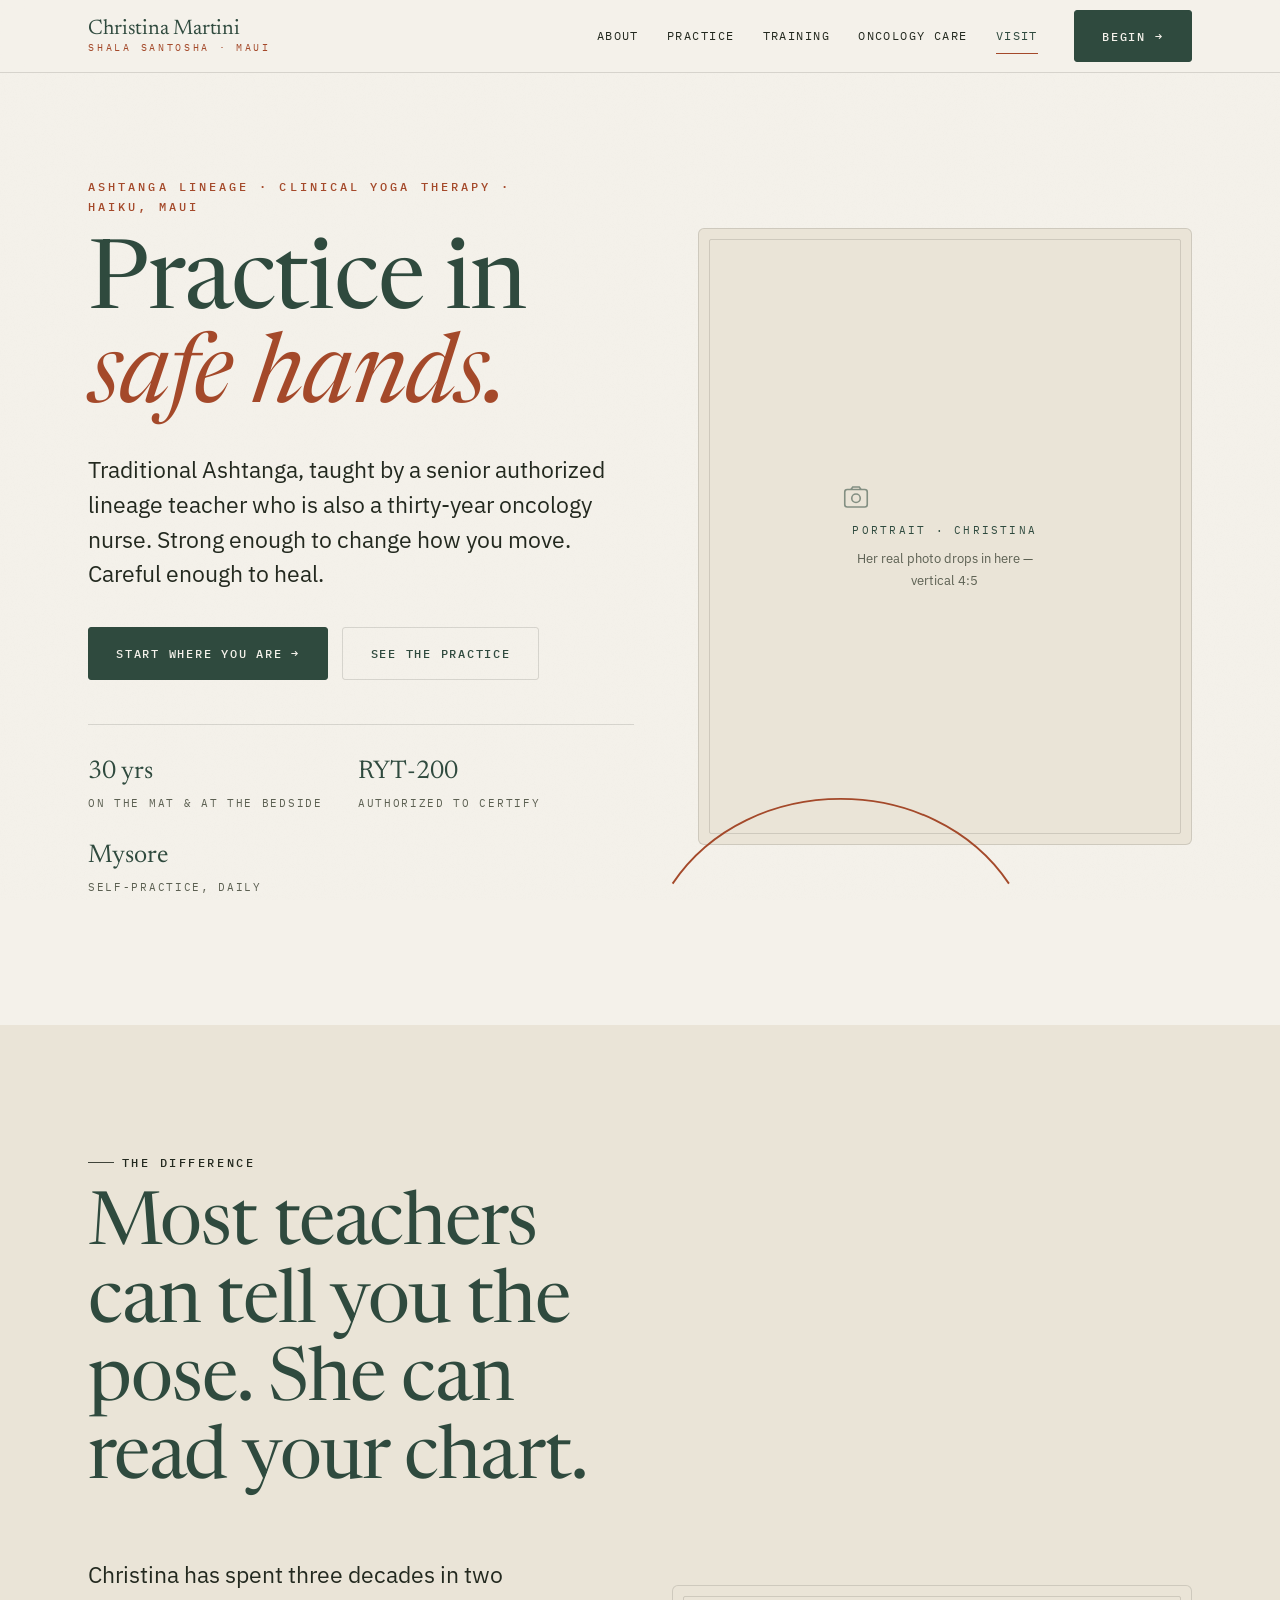
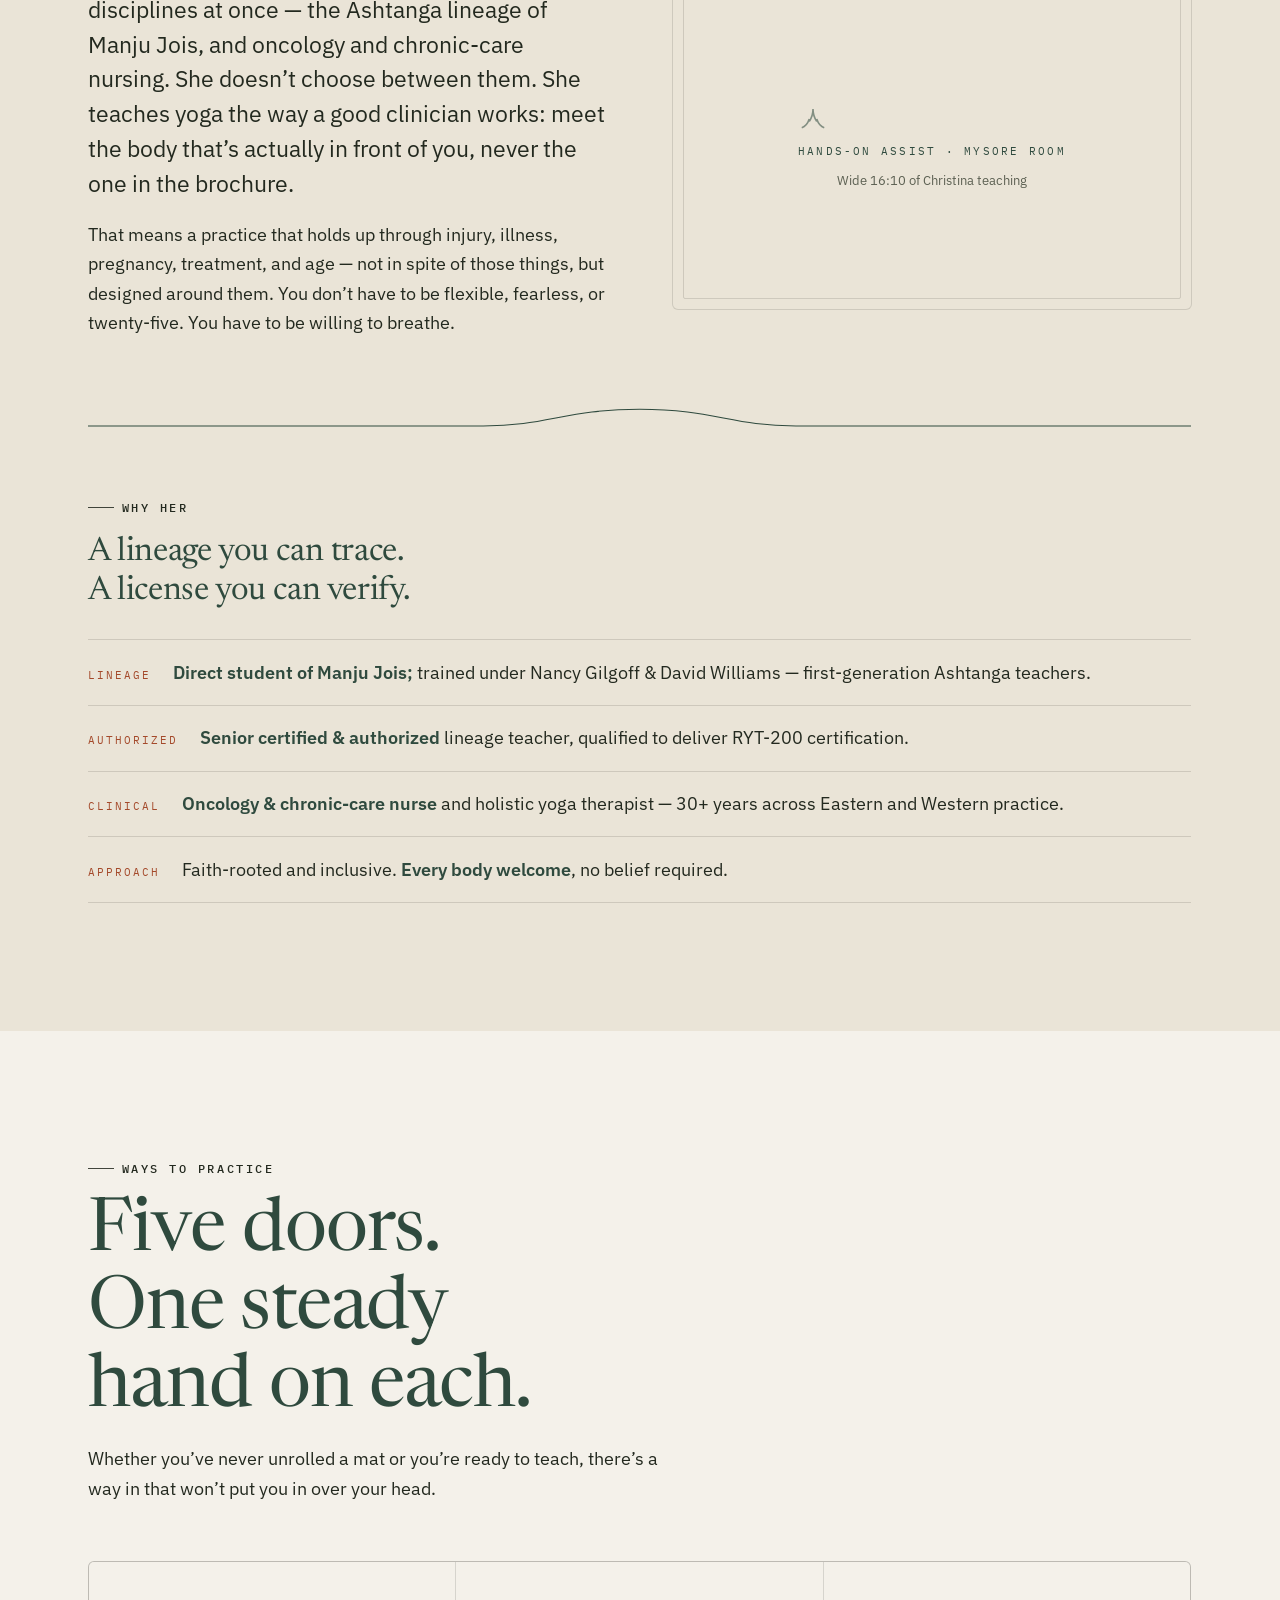
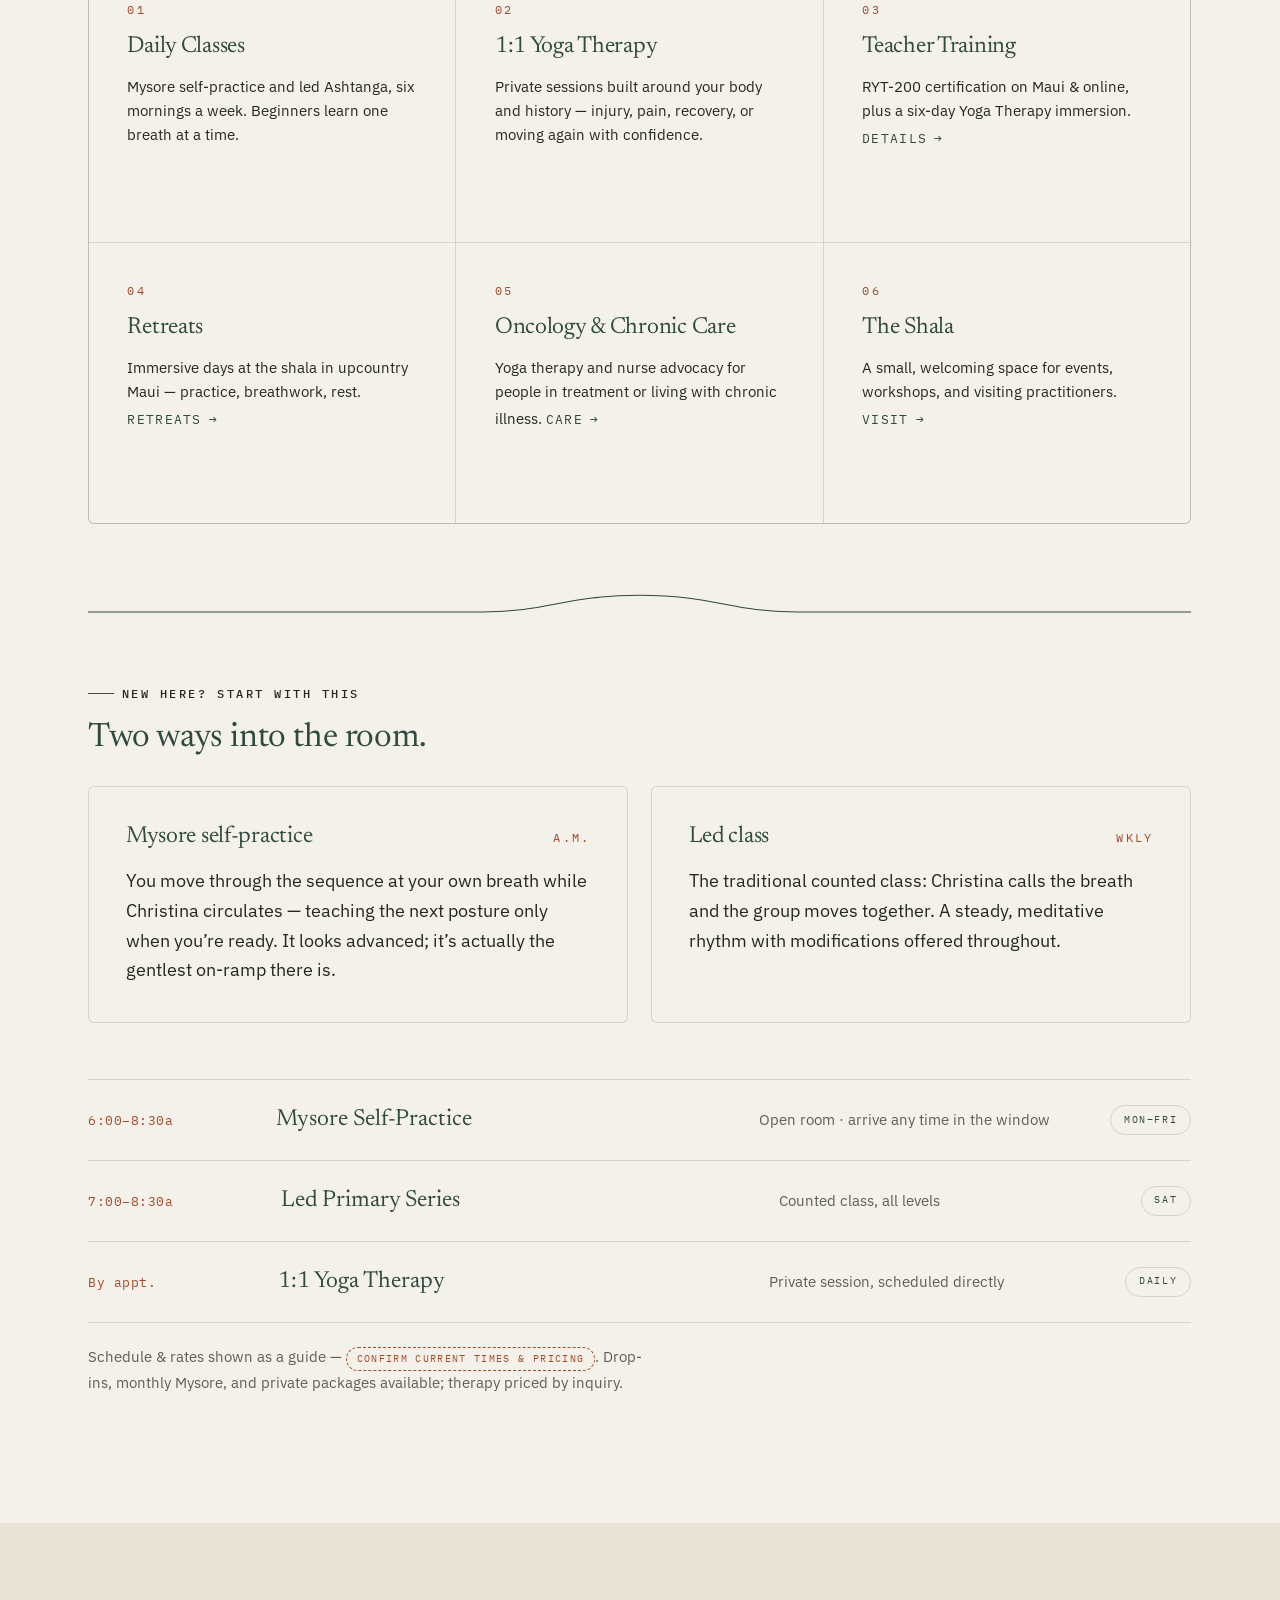
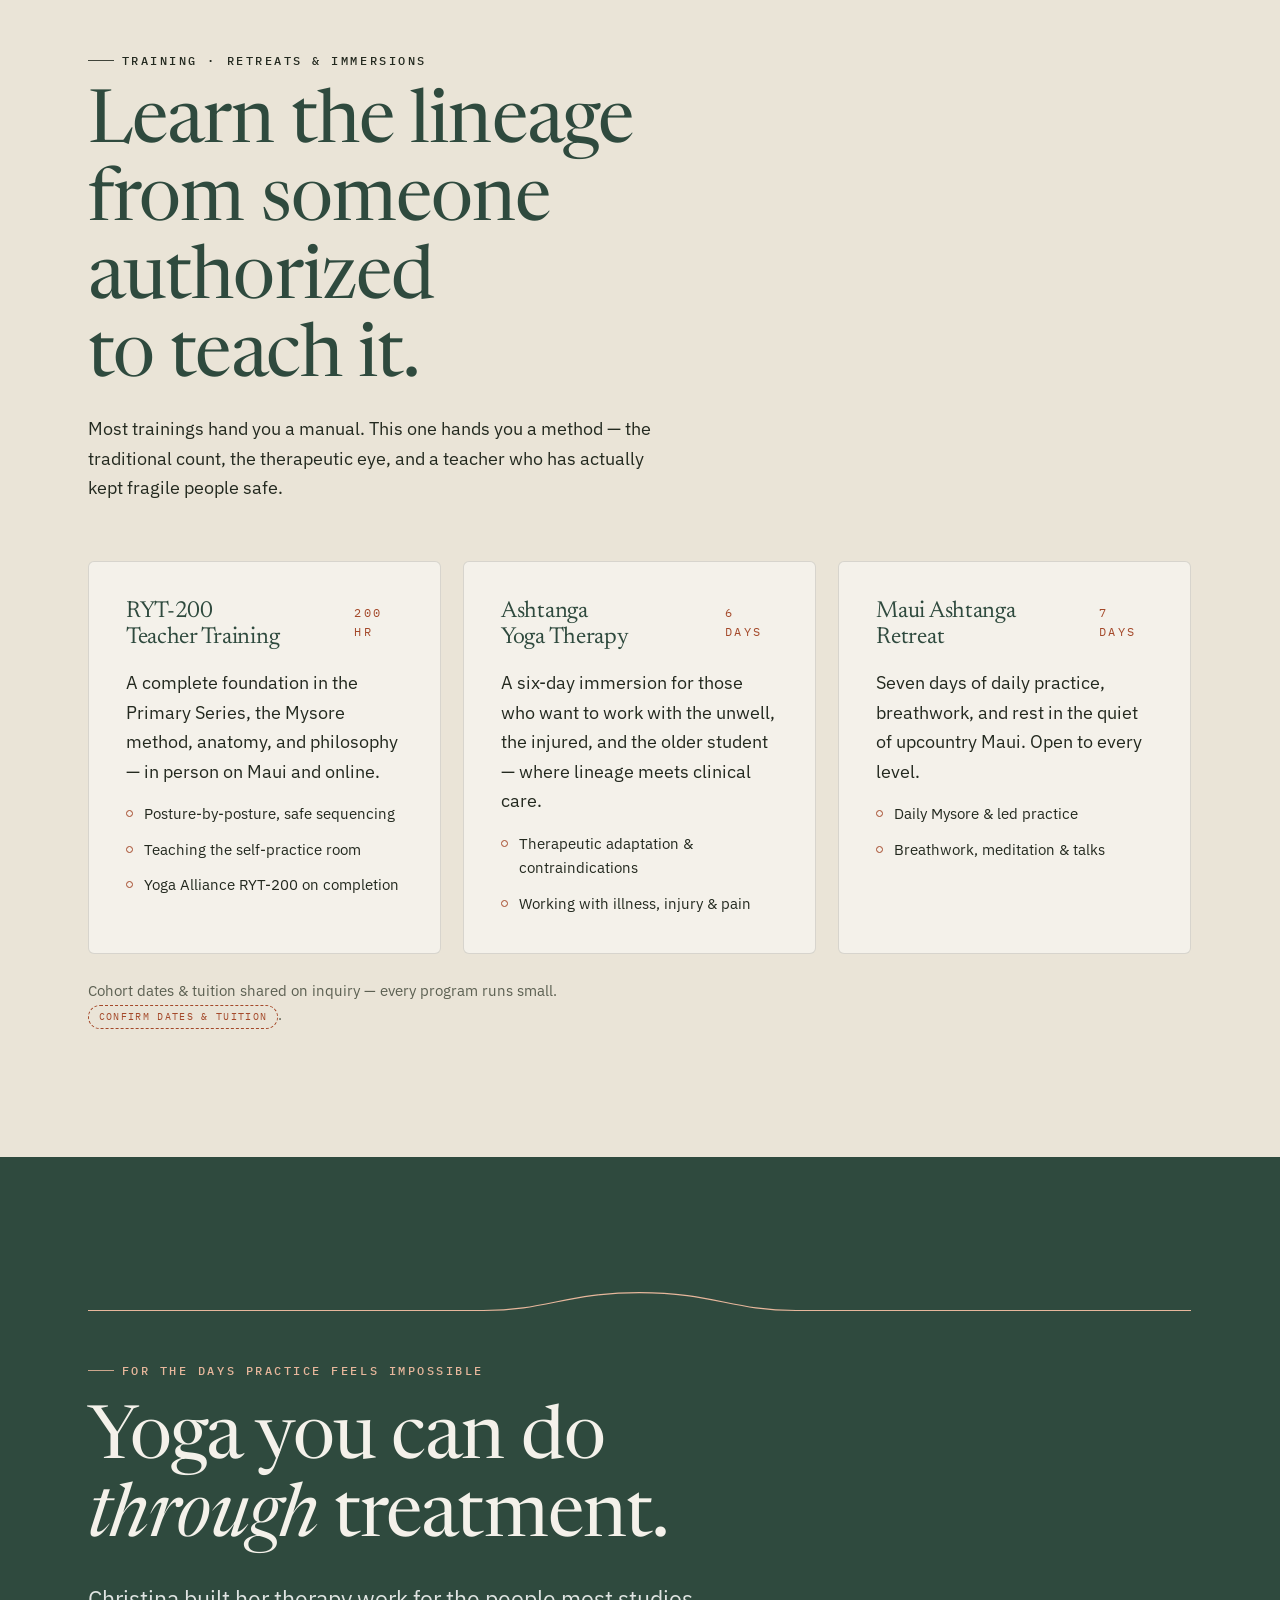
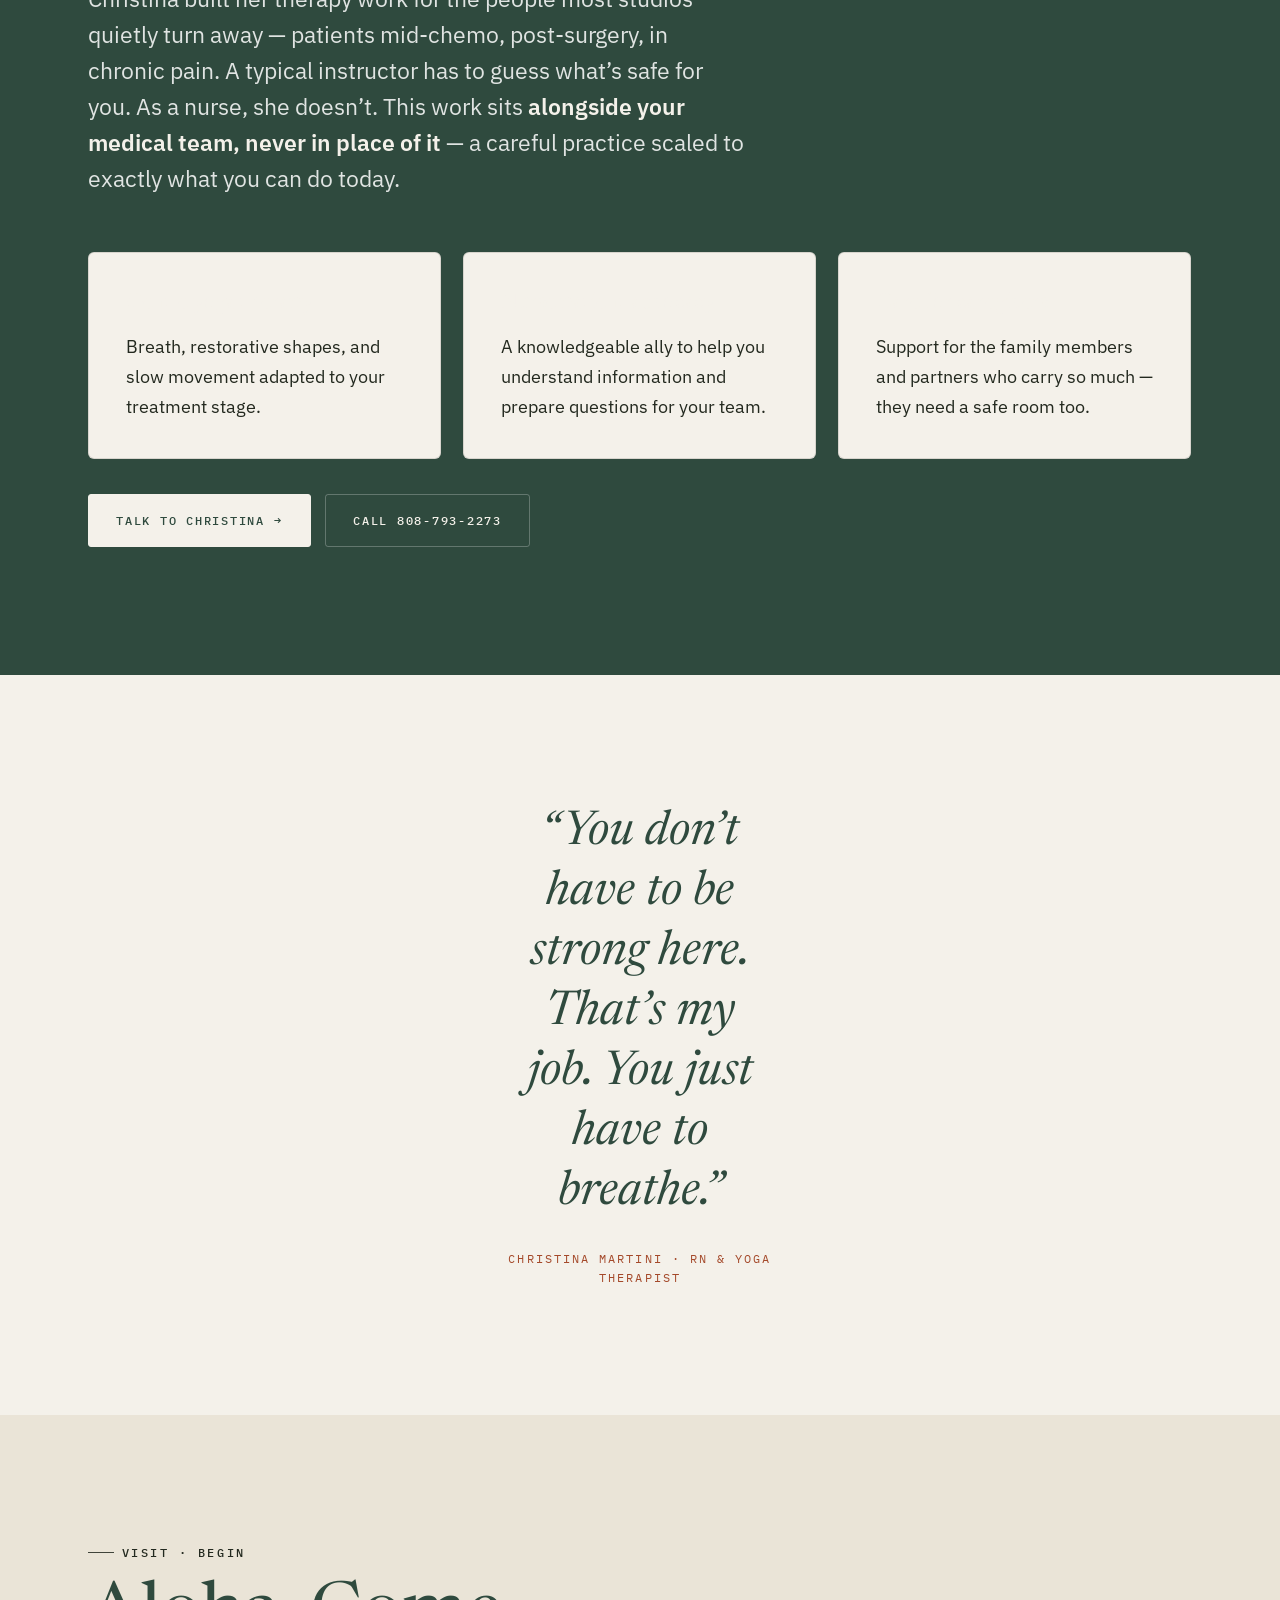
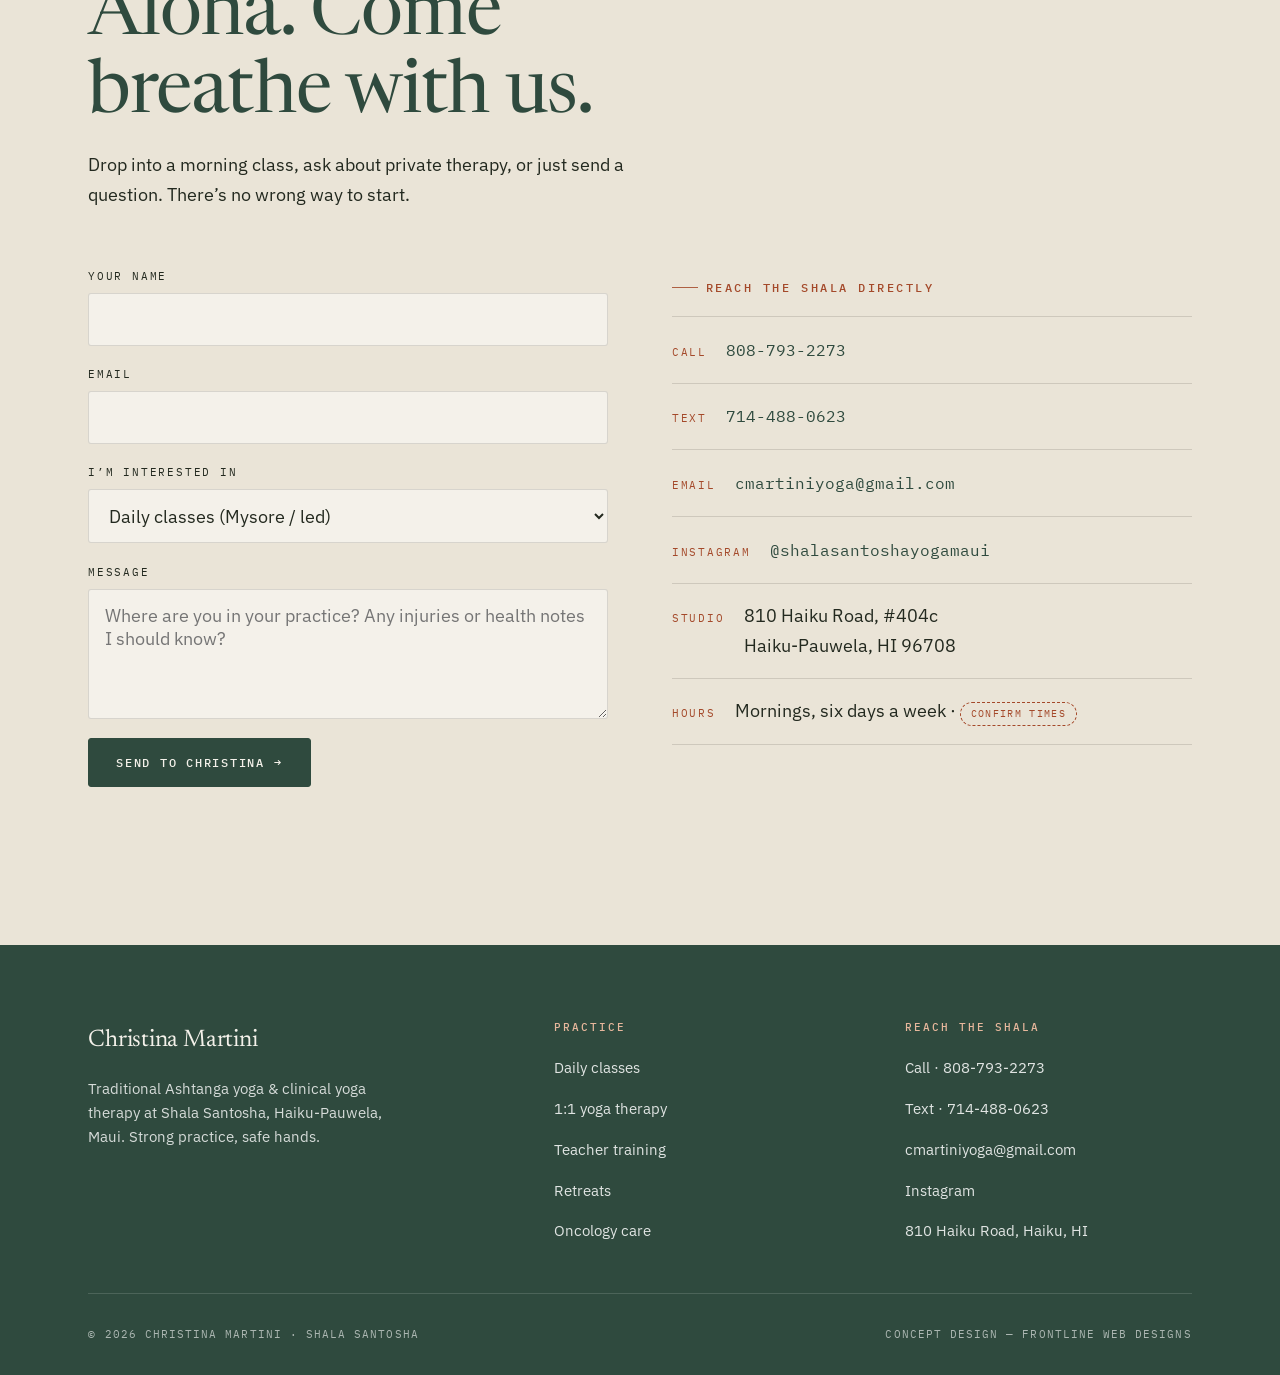
==== index.html @ cc37666b "Initial commit: Christina Martini Yoga pitch concept Single-scroll landing (index.html) plus a multi" ====
<!DOCTYPE html>
<html lang="en">
<head>
  <meta charset="UTF-8" />
  <meta name="viewport" content="width=device-width, initial-scale=1" />
  <!-- PITCH CONCEPT — keep noindex until Christina signs on -->
  <meta name="robots" content="noindex, nofollow" />
  <title>Christina Martini · Traditional Ashtanga Yoga &amp; Clinical Yoga Therapy — Haiku, Maui</title>
  <meta name="description" content="Traditional Ashtanga yoga taught by a senior authorized lineage teacher who is also a 30-year oncology nurse. Daily classes, 1:1 yoga therapy, teacher training, retreats, and oncology support in Haiku-Pauwela, Maui — strong practice in safe hands." />
  <meta property="og:type" content="website" />
  <meta property="og:title" content="Practice in safe hands — Christina Martini, Shala Santosha, Maui" />
  <meta property="og:description" content="Ancient Ashtanga lineage meets real clinical care. Yoga strong enough to transform you, careful enough to heal." />
  <meta property="og:image" content="images/og-image.jpg" />

  <link rel="icon" href="favicon.svg" type="image/svg+xml" />
  <meta name="theme-color" content="#2F4A3E" />
  <link rel="preconnect" href="https://fonts.googleapis.com" />
  <link rel="preconnect" href="https://fonts.gstatic.com" crossorigin />
  <link rel="preload" as="style" href="https://fonts.googleapis.com/css2?family=IBM+Plex+Mono:wght@400;500&family=IBM+Plex+Sans:wght@400;600&family=Newsreader:ital,opsz,wght@0,6..72,400;1,6..72,400&display=swap" />
  <link rel="stylesheet" href="https://fonts.googleapis.com/css2?family=IBM+Plex+Mono:wght@400;500&family=IBM+Plex+Sans:wght@400;600&family=Newsreader:ital,opsz,wght@0,6..72,400;1,6..72,400&display=swap" media="print" onload="this.media='all'" />
  <noscript><link rel="stylesheet" href="https://fonts.googleapis.com/css2?family=IBM+Plex+Mono:wght@400;500&family=IBM+Plex+Sans:wght@400;600&family=Newsreader:ital,opsz,wght@0,6..72,400;1,6..72,400&display=swap" /></noscript>
  <link rel="stylesheet" href="styles.css" />
</head>
<body id="top">
  <a class="skip-link" href="#main">Skip to content</a>

  <!-- ============================== HEADER ============================== -->
  <header class="site-header">
    <div class="container nav">
      <a class="brand" href="#top" aria-label="Christina Martini Yoga — top">
        <span class="brand__name">Christina&nbsp;Martini</span>
        <span class="brand__tag">Shala Santosha · Maui</span>
      </a>
      <nav id="nav-menu" class="nav__menu" aria-label="Primary">
        <a class="nav__link" href="#about">About</a>
        <a class="nav__link" href="#practice">Practice</a>
        <a class="nav__link" href="#training">Training</a>
        <a class="nav__link" href="#care">Oncology Care</a>
        <a class="nav__link" href="#visit">Visit</a>
        <span class="nav__cta"><a class="btn" href="#visit">Begin <span class="arrow" aria-hidden="true">&rarr;</span></a></span>
      </nav>
      <button class="nav__toggle" type="button" aria-label="Menu" aria-expanded="false" aria-controls="nav-menu">
        <span></span><span></span><span></span>
      </button>
    </div>
  </header>

  <main id="main">

    <!-- ============================== HERO ============================== -->
    <section class="hero">
      <div class="container hero__grid">
        <div class="hero__copy">
          <p class="eyebrow reveal">Ashtanga Lineage · Clinical Yoga Therapy · Haiku, Maui</p>
          <h1 class="hero__claim reveal" style="--d:80ms">Practice in <span class="soft">safe hands.</span></h1>
          <p class="hero__deck reveal" style="--d:160ms">
            Traditional Ashtanga, taught by a senior authorized lineage teacher
            who is also a thirty-year oncology nurse. Strong enough to change how
            you move. Careful enough to heal.
          </p>
          <div class="hero__actions reveal" style="--d:240ms">
            <a class="btn" href="#visit">Start where you are <span class="arrow" aria-hidden="true">&rarr;</span></a>
            <a class="btn btn--ghost" href="#practice">See the practice</a>
          </div>
          <dl class="hero__meta reveal" style="--d:320ms">
            <div><dt>30 yrs</dt><dd>On the mat &amp; at the bedside</dd></div>
            <div><dt>RYT&#8209;200</dt><dd>Authorized to certify</dd></div>
            <div><dt>Mysore</dt><dd>Self-practice, daily</dd></div>
          </dl>
        </div>
        <div class="hero__media reveal" style="--d:200ms">
          <!-- PHOTO: Christina portrait — vertical 4:5 (~960×1200). Calm and present,
               soft Maui light, hands visible if possible. Replace .frame with <img alt="Christina Martini, founder of Shala Santosha, on Maui">. -->
          <div class="frame frame--portrait">
            <div class="frame__note">
              <svg width="30" height="30" viewBox="0 0 24 24" fill="none" stroke="currentColor" stroke-width="1.3" class="ic" aria-hidden="true"><rect x="3" y="6" width="18" height="14" rx="2"/><circle cx="12" cy="13" r="3.4"/><path d="M8 6l1.4-2h5.2L16 6"/></svg>
              <span class="ttl">Portrait · Christina</span>
              <span class="sub">Her real photo drops in here — vertical 4:5</span>
            </div>
          </div>
          <svg class="hero__arc" viewBox="0 0 300 120" fill="none" aria-hidden="true">
            <path d="M4 116 C 70 18 230 18 296 116" stroke="currentColor" stroke-width="1.6" />
          </svg>
        </div>
      </div>
    </section>

    <!-- ============================== ABOUT / THE DIFFERENCE ============================== -->
    <section class="section section--surface" id="about">
      <div class="container">
        <div class="head reveal">
          <p class="label">The difference</p>
          <h2>Most teachers can tell you the pose. She can read your chart.</h2>
        </div>
        <div class="split">
          <div class="split__body reveal reveal--left">
            <p class="lead">
              Christina has spent three decades in two disciplines at once — the
              Ashtanga lineage of Manju Jois, and oncology and chronic-care nursing.
              She doesn&rsquo;t choose between them. She teaches yoga the way a good
              clinician works: meet the body that&rsquo;s actually in front of you,
              never the one in the brochure.
            </p>
            <p>
              That means a practice that holds up through injury, illness, pregnancy,
              treatment, and age — not in spite of those things, but designed around
              them. You don&rsquo;t have to be flexible, fearless, or twenty-five.
              You have to be willing to breathe.
            </p>
          </div>
          <div class="split__media reveal reveal--right" style="--d:120ms">
            <!-- PHOTO: Christina assisting a student in the Mysore room — wide 16:10 (~1200×750).
                 Hands-on, attentive. Replace .frame with <img>. -->
            <div class="frame frame--wide">
              <div class="frame__note">
                <svg width="30" height="30" viewBox="0 0 24 24" fill="none" stroke="currentColor" stroke-width="1.3" class="ic" aria-hidden="true"><path d="M3 19c3-1 5-4 6-7M21 19c-3-1-5-4-6-7M12 4c0 4-1 7-3 10M12 4c0 4 1 7 3 10"/></svg>
                <span class="ttl">Hands-on assist · Mysore room</span>
                <span class="sub">Wide 16:10 of Christina teaching</span>
              </div>
            </div>
          </div>
        </div>

        <svg class="breath breath-divider breath--draw reveal" viewBox="0 0 1200 40" preserveAspectRatio="none" aria-hidden="true" style="height:32px"><path pathLength="1" d="M0,30 H430 C500,30 520,9 600,9 S700,30 770,30 H1200" /></svg>

        <div class="head reveal" style="margin-bottom:1.8rem">
          <p class="label">Why her</p>
          <h3>A lineage you can trace. A license you can verify.</h3>
        </div>
        <div class="creds reveal">
          <div class="cred"><span class="cred__k">Lineage</span><span class="cred__v"><strong>Direct student of Manju Jois;</strong> trained under Nancy Gilgoff &amp; David Williams — first-generation Ashtanga teachers.</span></div>
          <div class="cred"><span class="cred__k">Authorized</span><span class="cred__v"><strong>Senior certified &amp; authorized</strong> lineage teacher, qualified to deliver RYT-200 certification.</span></div>
          <div class="cred"><span class="cred__k">Clinical</span><span class="cred__v"><strong>Oncology &amp; chronic-care nurse</strong> and holistic yoga therapist — 30+ years across Eastern and Western practice.</span></div>
          <div class="cred"><span class="cred__k">Approach</span><span class="cred__v">Faith-rooted and inclusive. <strong>Every body welcome</strong>, no belief required.</span></div>
        </div>
      </div>
    </section>

    <!-- ============================== PRACTICE ============================== -->
    <section class="section" id="practice">
      <div class="container">
        <div class="head reveal">
          <p class="label">Ways to practice</p>
          <h2>Five doors. One steady hand on each.</h2>
          <p>Whether you&rsquo;ve never unrolled a mat or you&rsquo;re ready to teach, there&rsquo;s a way in that won&rsquo;t put you in over your head.</p>
        </div>

        <div class="offerings reveal">
          <article class="offering"><span class="offering__no">01</span><h3>Daily Classes</h3><p>Mysore self-practice and led Ashtanga, six mornings a week. Beginners learn one breath at a time.</p></article>
          <article class="offering"><span class="offering__no">02</span><h3>1:1 Yoga Therapy</h3><p>Private sessions built around your body and history — injury, pain, recovery, or moving again with confidence.</p></article>
          <article class="offering"><span class="offering__no">03</span><h3>Teacher Training</h3><p>RYT-200 certification on Maui &amp; online, plus a six-day Yoga Therapy immersion. <a class="tlink" href="#training">Details <span class="arrow" aria-hidden="true">&rarr;</span></a></p></article>
          <article class="offering"><span class="offering__no">04</span><h3>Retreats</h3><p>Immersive days at the shala in upcountry Maui — practice, breathwork, rest. <a class="tlink" href="#training">Retreats <span class="arrow" aria-hidden="true">&rarr;</span></a></p></article>
          <article class="offering"><span class="offering__no">05</span><h3>Oncology &amp; Chronic Care</h3><p>Yoga therapy and nurse advocacy for people in treatment or living with chronic illness. <a class="tlink" href="#care">Care <span class="arrow" aria-hidden="true">&rarr;</span></a></p></article>
          <article class="offering"><span class="offering__no">06</span><h3>The Shala</h3><p>A small, welcoming space for events, workshops, and visiting practitioners. <a class="tlink" href="#visit">Visit <span class="arrow" aria-hidden="true">&rarr;</span></a></p></article>
        </div>

        <svg class="breath breath-divider breath--draw reveal" viewBox="0 0 1200 40" preserveAspectRatio="none" aria-hidden="true" style="height:32px"><path pathLength="1" d="M0,30 H430 C500,30 520,9 600,9 S700,30 770,30 H1200" /></svg>

        <div class="head reveal" style="margin-bottom:1.8rem">
          <p class="label">New here? Start with this</p>
          <h3>Two ways into the room.</h3>
        </div>
        <div class="cards reveal" style="margin-bottom:clamp(2.5rem,5vw,3.5rem)">
          <article class="card">
            <div class="card__top"><h3>Mysore self-practice</h3><span class="offering__no">A.M.</span></div>
            <p style="color:var(--ink)">You move through the sequence at your own breath while Christina circulates — teaching the next posture only when you&rsquo;re ready. It looks advanced; it&rsquo;s actually the gentlest on-ramp there is.</p>
          </article>
          <article class="card">
            <div class="card__top"><h3>Led class</h3><span class="offering__no">WKLY</span></div>
            <p style="color:var(--ink)">The traditional counted class: Christina calls the breath and the group moves together. A steady, meditative rhythm with modifications offered throughout.</p>
          </article>
        </div>

        <div class="rows reveal">
          <div class="row" role="group">
            <span class="row__time">6:00&ndash;8:30a</span>
            <span class="row__name">Mysore Self-Practice</span>
            <span class="row__desc">Open room · arrive any time in the window</span>
            <span class="row__tag">Mon&ndash;Fri</span>
          </div>
          <div class="row" role="group">
            <span class="row__time">7:00&ndash;8:30a</span>
            <span class="row__name">Led Primary Series</span>
            <span class="row__desc">Counted class, all levels</span>
            <span class="row__tag">Sat</span>
          </div>
          <div class="row" role="group">
            <span class="row__time">By appt.</span>
            <span class="row__name">1:1 Yoga Therapy</span>
            <span class="row__desc">Private session, scheduled directly</span>
            <span class="row__tag">Daily</span>
          </div>
        </div>
        <p class="reveal" style="margin-top:1.4rem;font-size:var(--step--1);color:var(--ink-soft)">
          Schedule &amp; rates shown as a guide — <span class="tbc">confirm current times &amp; pricing</span>. Drop-ins, monthly Mysore, and private packages available; therapy priced by inquiry.
        </p>
      </div>
    </section>

    <!-- ============================== TRAINING ============================== -->
    <section class="section section--surface" id="training">
      <div class="container">
        <div class="head reveal">
          <p class="label">Training · Retreats &amp; Immersions</p>
          <h2>Learn the lineage from someone authorized to teach it.</h2>
          <p>Most trainings hand you a manual. This one hands you a method — the traditional count, the therapeutic eye, and a teacher who has actually kept fragile people safe.</p>
        </div>
        <div class="cards reveal">
          <article class="card">
            <div class="card__top"><h3>RYT-200 Teacher Training</h3><span class="offering__no">200 HR</span></div>
            <p style="color:var(--ink)">A complete foundation in the Primary Series, the Mysore method, anatomy, and philosophy — in person on Maui and online.</p>
            <ul><li>Posture-by-posture, safe sequencing</li><li>Teaching the self-practice room</li><li>Yoga Alliance RYT-200 on completion</li></ul>
          </article>
          <article class="card">
            <div class="card__top"><h3>Ashtanga Yoga Therapy</h3><span class="offering__no">6 DAYS</span></div>
            <p style="color:var(--ink)">A six-day immersion for those who want to work with the unwell, the injured, and the older student — where lineage meets clinical care.</p>
            <ul><li>Therapeutic adaptation &amp; contraindications</li><li>Working with illness, injury &amp; pain</li></ul>
          </article>
          <article class="card">
            <div class="card__top"><h3>Maui Ashtanga Retreat</h3><span class="offering__no">7 DAYS</span></div>
            <p style="color:var(--ink)">Seven days of daily practice, breathwork, and rest in the quiet of upcountry Maui. Open to every level.</p>
            <ul><li>Daily Mysore &amp; led practice</li><li>Breathwork, meditation &amp; talks</li></ul>
          </article>
        </div>
        <p class="reveal" style="margin-top:1.6rem;font-size:var(--step--1);color:var(--ink-soft)">
          Cohort dates &amp; tuition shared on inquiry — every program runs small. <span class="tbc">Confirm dates &amp; tuition</span>.
        </p>
      </div>
    </section>

    <!-- ============================== ONCOLOGY (SAFE) ============================== -->
    <section class="section section--ink" id="care">
      <div class="container">
        <svg class="breath breath--draw reveal" viewBox="0 0 1200 40" preserveAspectRatio="none" aria-hidden="true" style="height:34px;margin-bottom:2.6rem"><path pathLength="1" d="M0,30 H430 C500,30 520,9 600,9 S700,30 770,30 H1200" style="stroke:#e7b79c" /></svg>
        <div class="callout reveal">
          <p class="label">For the days practice feels impossible</p>
          <h2>Yoga you can do <span class="serif-italic">through</span> treatment.</h2>
          <p style="color:#ffffffd9; font-size:var(--step-1); line-height:1.55; max-width:56ch;">
            Christina built her therapy work for the people most studios quietly turn
            away — patients mid-chemo, post-surgery, in chronic pain. A typical instructor
            has to guess what&rsquo;s safe for you. As a nurse, she doesn&rsquo;t. This work
            sits <strong style="color:var(--bg)">alongside your medical team, never in place of it</strong> —
            a careful practice scaled to exactly what you can do today.
          </p>
        </div>

        <div class="cards reveal" style="margin-top:clamp(2.5rem,5vw,3.5rem)">
          <article class="card"><h3 style="font-size:var(--step-1)">Gentle yoga therapy</h3><p style="color:var(--ink)">Breath, restorative shapes, and slow movement adapted to your treatment stage.</p></article>
          <article class="card"><h3 style="font-size:var(--step-1)">Nurse patient advocacy</h3><p style="color:var(--ink)">A knowledgeable ally to help you understand information and prepare questions for your team.</p></article>
          <article class="card"><h3 style="font-size:var(--step-1)">Care for caregivers</h3><p style="color:var(--ink)">Support for the family members and partners who carry so much — they need a safe room too.</p></article>
        </div>
        <div class="hero__actions reveal" style="margin-top:2.2rem">
          <a class="btn btn--bone" href="#visit">Talk to Christina <span class="arrow" aria-hidden="true">&rarr;</span></a>
          <a class="btn btn--ghost" href="tel:+18087932273" style="--_fg:var(--bg);border-color:#ffffff40">Call 808-793-2273</a>
        </div>
      </div>
    </section>

    <!-- ============================== PULL QUOTE ============================== -->
    <section class="section">
      <div class="container">
        <div class="pullquote reveal reveal--scale">
          <blockquote>&ldquo;You don&rsquo;t have to be strong here. That&rsquo;s my job. You just have to breathe.&rdquo;</blockquote>
          <cite>Christina Martini · RN &amp; yoga therapist</cite>
        </div>
      </div>
    </section>

    <!-- ============================== VISIT / CONTACT ============================== -->
    <section class="section section--surface" id="visit">
      <div class="container">
        <div class="head reveal">
          <p class="label">Visit · Begin</p>
          <h2>Aloha. Come breathe with us.</h2>
          <p>Drop into a morning class, ask about private therapy, or just send a question. There&rsquo;s no wrong way to start.</p>
        </div>
        <div class="contact-grid">
          <div class="reveal">
            <!-- Pitch demo: this form does not submit to a server. The handler shows a
                 confirmation. Wire to Formspree / Netlify Forms before any real deploy. -->
            <form id="contact-form" novalidate>
              <div class="field">
                <label for="name">Your name</label>
                <input id="name" name="name" type="text" autocomplete="name" required />
              </div>
              <div class="field">
                <label for="email">Email</label>
                <input id="email" name="email" type="email" autocomplete="email" required />
              </div>
              <div class="field">
                <label for="interest">I&rsquo;m interested in</label>
                <select id="interest" name="interest">
                  <option>Daily classes (Mysore / led)</option>
                  <option>1:1 yoga therapy</option>
                  <option>Teacher training</option>
                  <option>A retreat</option>
                  <option>Oncology &amp; chronic-care support</option>
                  <option>Something else</option>
                </select>
              </div>
              <div class="field">
                <label for="message">Message</label>
                <textarea id="message" name="message" placeholder="Where are you in your practice? Any injuries or health notes I should know?"></textarea>
              </div>
              <button class="btn" type="submit">Send to Christina <span class="arrow" aria-hidden="true">&rarr;</span></button>
              <p id="form-status" class="eyebrow" role="status" aria-live="polite" style="margin-top:1rem;min-height:1.2em;color:var(--primary)"></p>
            </form>
          </div>
          <div class="reveal" style="--d:120ms">
            <p class="label">Reach the shala directly</p>
            <div class="info-list" style="margin-top:1.2rem">
              <div class="info"><span class="info__k">Call</span><span class="info__v"><a class="tlink" href="tel:+18087932273" style="text-transform:none;font-size:1rem;letter-spacing:0">808-793-2273</a></span></div>
              <div class="info"><span class="info__k">Text</span><span class="info__v"><a class="tlink" href="sms:+17144880623" style="text-transform:none;font-size:1rem;letter-spacing:0">714-488-0623</a></span></div>
              <div class="info"><span class="info__k">Email</span><span class="info__v"><a class="tlink" href="mailto:cmartiniyoga@gmail.com" style="text-transform:none;font-size:1rem;letter-spacing:0">cmartiniyoga@gmail.com</a></span></div>
              <div class="info"><span class="info__k">Instagram</span><span class="info__v"><a class="tlink" href="https://instagram.com/shalasantoshayogamaui" rel="noopener" style="text-transform:none;font-size:1rem;letter-spacing:0">@shalasantoshayogamaui</a></span></div>
              <div class="info"><span class="info__k">Studio</span><span class="info__v">810 Haiku Road, #404c<br>Haiku-Pauwela, HI 96708</span></div>
              <div class="info"><span class="info__k">Hours</span><span class="info__v">Mornings, six days a week &middot; <span class="tbc">confirm times</span></span></div>
            </div>
            <!-- MAP: embed Google Maps for 810 Haiku Road, Haiku-Pauwela, HI 96708 here. -->
          </div>
        </div>
      </div>
    </section>

  </main>

  <!-- ============================== FOOTER ============================== -->
  <footer class="site-footer">
    <div class="container">
      <div class="footer-grid">
        <div class="footer__brand">
          <span class="brand__name" style="font-size:1.5rem">Christina Martini</span>
          <p>Traditional Ashtanga yoga &amp; clinical yoga therapy at Shala Santosha, Haiku-Pauwela, Maui. Strong practice, safe hands.</p>
        </div>
        <div class="footer__col">
          <h4>Practice</h4>
          <ul>
            <li><a href="#practice">Daily classes</a></li>
            <li><a href="#practice">1:1 yoga therapy</a></li>
            <li><a href="#training">Teacher training</a></li>
            <li><a href="#training">Retreats</a></li>
            <li><a href="#care">Oncology care</a></li>
          </ul>
        </div>
        <div class="footer__col">
          <h4>Reach the shala</h4>
          <ul>
            <!-- Contact pulled from her current site — confirm before any live deploy -->
            <li><a href="tel:+18087932273">Call · 808-793-2273</a></li>
            <li><a href="sms:+17144880623">Text · 714-488-0623</a></li>
            <li><a href="mailto:cmartiniyoga@gmail.com">cmartiniyoga@gmail.com</a></li>
            <li><a href="https://instagram.com/shalasantoshayogamaui" rel="noopener">Instagram</a></li>
            <li><a href="#visit">810 Haiku Road, Haiku, HI</a></li>
          </ul>
        </div>
      </div>
      <div class="footer-bottom">
        <span>&copy; <span id="year">2026</span> Christina Martini · Shala Santosha</span>
        <span>Concept design — Frontline Web Designs</span>
      </div>
    </div>
  </footer>

  <script src="main.js" defer></script>
</body>
</html>
---- styles.css ----
/* ============================================================
   Christina Martini Yoga — Shala Santosha, Haiku-Pauwela, Maui
   Editorial-therapeutic system. One word: SAFE.
   Type:  Newsreader (display serif) x IBM Plex Sans (body)
          + IBM Plex Mono (clinical chart labels)
   Motif: "the breath line" — a clinical baseline that rises
          into one calm arc (an exhale / the Maui horizon).
   ============================================================ */

:root {
  /* --- color tokens (max 5 roles, all text >= 4.5:1 on bg) --- */
  --bg:       #F4F1EA;   /* warm bone — clean clinic paper + Maui sand */
  --surface:  #EAE4D7;   /* deeper sand — section banding / cards     */
  --ink:      #23291F;   /* eucalyptus near-black — body text (~13:1) */
  --primary:  #2F4A3E;   /* deep eucalyptus — buttons, motif (~7.5:1) */
  --accent:   #A4492A;   /* terracotta clay — breath/warmth (~5.7:1)  */

  /* derived tints (decorative only, never load-bearing for text) */
  --primary-soft: #2f4a3e1a;
  --accent-soft:  #a4492a14;
  --ink-soft:     #5c6052;  /* solid muted green-grey — AA on bg (5.8:1) & surface (5.2:1) */
  --hairline:     #23291f24;
  --bg-tint:      #efeadd;

  /* --- type --- */
  --serif: "Newsreader", Georgia, "Times New Roman", serif;
  --sans:  "IBM Plex Sans", system-ui, sans-serif;
  --mono:  "IBM Plex Mono", ui-monospace, "SFMono-Regular", monospace;

  /* fluid scale */
  --step--1: clamp(0.83rem, 0.80rem + 0.15vw, 0.92rem);
  --step-0:  clamp(1rem, 0.96rem + 0.2vw, 1.125rem);
  --step-1:  clamp(1.2rem, 1.1rem + 0.5vw, 1.45rem);
  --step-2:  clamp(1.5rem, 1.3rem + 1vw, 2.1rem);
  --step-3:  clamp(2rem, 1.6rem + 2vw, 3rem);
  --step-4:  clamp(2.6rem, 1.9rem + 3.4vw, 4.6rem);
  --step-5:  clamp(3.2rem, 2.1rem + 5vw, 6rem);

  /* spacing / structure */
  --container: 1180px;
  --gutter: clamp(1.25rem, 0.8rem + 2vw, 2.5rem);
  --section-y: clamp(4.5rem, 3rem + 7vw, 8rem);
  --radius: 3px;
  --radius-lg: 6px;
  --shadow-soft: 0 1px 2px #23291f0d, 0 14px 40px -22px #23291f3d;
  --shadow-lift: 0 2px 6px #23291f12, 0 26px 60px -30px #23291f4a;
  --ring: 0 0 0 2px var(--bg), 0 0 0 4.5px var(--accent);

  /* z-scale */
  --z-nav: 50;
  --z-overlay: 40;
}

/* ---------------------------------------------------------- reset */
*, *::before, *::after { box-sizing: border-box; }
* { margin: 0; }
html { -webkit-text-size-adjust: 100%; scroll-behavior: smooth; }
@media (prefers-reduced-motion: reduce) { html { scroll-behavior: auto; } }

body {
  font-family: var(--sans);
  font-size: var(--step-0);
  line-height: 1.65;
  color: var(--ink);
  background: var(--bg);
  -webkit-font-smoothing: antialiased;
  text-rendering: optimizeLegibility;
  overflow-x: hidden;
}

/* faint grain so backgrounds have atmosphere, not flat fill */
body::before {
  content: "";
  position: fixed;
  inset: 0;
  z-index: -1;
  pointer-events: none;
  opacity: 0.5;
  background-image: url("data:image/svg+xml,%3Csvg xmlns='http://www.w3.org/2000/svg' width='160' height='160'%3E%3Cfilter id='n'%3E%3CfeTurbulence type='fractalNoise' baseFrequency='0.9' numOctaves='2' stitchTiles='stitch'/%3E%3C/filter%3E%3Crect width='100%25' height='100%25' filter='url(%23n)' opacity='0.035'/%3E%3C/svg%3E");
}

img { max-width: 100%; height: auto; display: block; }
a { color: inherit; text-decoration: none; }
ul { list-style: none; padding: 0; }

/* ---------------------------------------------------------- type */
h1, h2, h3, h4 {
  font-family: var(--serif);
  font-weight: 400;
  line-height: 1.06;
  letter-spacing: -0.012em;
  color: var(--primary);
  font-optical-sizing: auto;
  text-wrap: balance;
}
h1 { font-size: var(--step-5); }
h2 { font-size: var(--step-4); }
h3 { font-size: var(--step-2); line-height: 1.15; }
h4 { font-size: var(--step-1); line-height: 1.2; }
p  { max-width: 64ch; }
strong { font-weight: 600; }
em { font-style: italic; }

.serif-italic { font-family: var(--serif); font-style: italic; font-weight: 400; }

/* mono "clinical chart" label — the recurring textual motif */
.label {
  font-family: var(--mono);
  font-size: 0.72rem;
  letter-spacing: 0.22em;
  text-transform: uppercase;
  color: var(--accent);
  font-weight: 500;
  display: inline-flex;
  align-items: center;
  gap: 0.7em;
}
.label::before {
  content: "";
  width: 1.6rem;
  height: 1px;
  background: currentColor;
  opacity: 0.85;
}
.label.is-plain::before { display: none; }

.eyebrow {
  font-family: var(--mono);
  font-size: 0.74rem;
  letter-spacing: 0.26em;
  text-transform: uppercase;
  color: var(--accent);
  font-weight: 500;
}

.lead {
  font-size: var(--step-1);
  line-height: 1.5;
  color: var(--ink);
  font-weight: 400;
  max-width: 56ch;
}

/* ---------------------------------------------------------- layout */
.container {
  width: 100%;
  max-width: var(--container);
  margin-inline: auto;
  padding-inline: var(--gutter);
}
.section { padding-block: var(--section-y); position: relative; }
[id] { scroll-margin-top: 90px; } /* clear the sticky header on anchor jumps */
.section--surface { background: var(--surface); }
.section--ink { background: var(--primary); color: var(--bg); }
.section--ink h2, .section--ink h3 { color: var(--bg); }
.section--ink .eyebrow, .section--ink .label { color: #e7b79c; }

.stack > * + * { margin-top: 1.1rem; }
.center { text-align: center; margin-inline: auto; }
.measure { max-width: 60ch; }

/* the breath line — drawn inline as <svg class="breath">; flat baseline + one arc */
.breath { display: block; width: 100%; height: auto; color: var(--primary); }
.breath path { fill: none; stroke: currentColor; stroke-width: 1.4; }
.breath--accent { color: var(--accent); }
.breath--bone { color: var(--bg); }
.breath-divider { margin-block: clamp(2.5rem, 5vw, 4rem); opacity: 0.85; }

/* ---------------------------------------------------------- buttons */
.btn {
  --_bg: var(--primary);
  --_fg: var(--bg);
  font-family: var(--mono);
  font-size: 0.78rem;
  letter-spacing: 0.14em;
  text-transform: uppercase;
  font-weight: 500;
  display: inline-flex;
  align-items: center;
  gap: 0.7em;
  padding: 0.95rem 1.7rem;
  min-height: 48px;
  background: var(--_bg);
  color: var(--_fg);
  border: 1px solid var(--_bg);
  border-radius: var(--radius);
  cursor: pointer;
  transition: background-color .22s ease, color .22s ease, border-color .22s ease, transform .22s ease;
}
.btn .arrow { transition: transform .22s ease; }
.btn:hover { --_bg: var(--accent); border-color: var(--accent); }
.btn:hover .arrow { transform: translateX(4px); }
.btn--ghost {
  --_bg: transparent;
  --_fg: var(--primary);
  border-color: var(--hairline);
}
.btn--ghost:hover { --_bg: transparent; --_fg: var(--accent); border-color: var(--accent); }
.btn--bone { --_bg: var(--bg); --_fg: var(--primary); border-color: var(--bg); }
.btn--bone:hover { --_bg: var(--accent); --_fg: var(--bg); border-color: var(--accent); }

/* quiet text link with breath underline */
.tlink {
  font-family: var(--mono);
  font-size: 0.8rem;
  letter-spacing: 0.1em;
  text-transform: uppercase;
  color: var(--primary);
  display: inline-flex;
  align-items: center;
  gap: 0.55em;
  padding-bottom: 2px;
  background-image: linear-gradient(var(--accent), var(--accent));
  background-size: 0% 1.5px;
  background-position: 0 100%;
  background-repeat: no-repeat;
  transition: background-size .3s ease, color .22s ease;
}
.tlink:hover { color: var(--accent); background-size: 100% 1.5px; }
.tlink .arrow { transition: transform .22s ease; }
.tlink:hover .arrow { transform: translateX(3px); }

/* ---------------------------------------------------------- focus */
:focus-visible {
  outline: none;
  box-shadow: var(--ring);
  border-radius: var(--radius);
}
.skip-link {
  position: absolute;
  left: 1rem; top: -4rem;
  z-index: 100;
  background: var(--primary);
  color: var(--bg);
  font-family: var(--mono);
  font-size: 0.8rem;
  padding: 0.7rem 1.1rem;
  border-radius: var(--radius);
  transition: top .2s ease;
}
.skip-link:focus { top: 1rem; }

/* ---------------------------------------------------------- header / nav */
.site-header {
  position: sticky;
  top: 0;
  z-index: var(--z-nav);
  background: color-mix(in srgb, var(--bg) 88%, transparent);
  backdrop-filter: blur(10px);
  -webkit-backdrop-filter: blur(10px);
  border-bottom: 1px solid var(--hairline);
}
.nav {
  display: flex;
  align-items: center;
  justify-content: space-between;
  gap: 1.5rem;
  min-height: 72px;
}
.brand {
  display: inline-flex;
  flex-direction: column;
  line-height: 1;
  gap: 3px;
}
.brand__name {
  font-family: var(--serif);
  font-size: 1.32rem;
  color: var(--primary);
  letter-spacing: -0.01em;
}
.brand__tag {
  font-family: var(--mono);
  font-size: 0.6rem;
  letter-spacing: 0.28em;
  text-transform: uppercase;
  color: var(--accent);
}
.nav__menu {
  display: flex;
  align-items: center;
  gap: clamp(1rem, 2.2vw, 2rem);
}
.nav__link {
  font-family: var(--mono);
  font-size: 0.74rem;
  letter-spacing: 0.12em;
  text-transform: uppercase;
  color: var(--ink);
  padding: 0.4rem 0;
  position: relative;
  transition: color .2s ease;
}
.nav__link::after {
  content: "";
  position: absolute;
  left: 0; bottom: -2px;
  width: 100%; height: 1.5px;
  background: var(--accent);
  transform: scaleX(0);
  transform-origin: left;
  transition: transform .25s ease;
}
.nav__link:hover { color: var(--primary); }
.nav__link:hover::after,
.nav__link[aria-current="page"]::after,
.nav__link[aria-current="true"]::after { transform: scaleX(1); }
.nav__link[aria-current="page"],
.nav__link[aria-current="true"] { color: var(--primary); }
.nav__cta { margin-left: 0.5rem; }

.nav__toggle {
  display: none;
  width: 48px; height: 48px;
  background: none;
  border: 1px solid var(--hairline);
  border-radius: var(--radius);
  cursor: pointer;
  align-items: center;
  justify-content: center;
  flex-direction: column;
  gap: 5px;
}
.nav__toggle span {
  display: block;
  width: 22px; height: 1.6px;
  background: var(--primary);
  transition: transform .26s ease, opacity .2s ease;
}

/* ---------------------------------------------------------- hero */
.hero {
  position: relative;
  padding-block: clamp(3rem, 2rem + 6vw, 6.5rem) var(--section-y);
}
.hero__grid {
  display: grid;
  grid-template-columns: 1.05fr 0.95fr;
  gap: clamp(2rem, 5vw, 5rem);
  align-items: center;
}
.hero__claim {
  font-size: var(--step-5);
  line-height: 0.98;
  margin-top: 1.4rem;
}
.hero__claim .soft { color: var(--accent); font-style: italic; }
.hero__deck {
  font-size: var(--step-1);
  line-height: 1.5;
  color: var(--ink);
  max-width: 40ch;
  margin-top: 1.6rem;
}
.hero__actions {
  display: flex;
  flex-wrap: wrap;
  gap: 0.9rem;
  margin-top: 2.2rem;
  align-items: center;
}
.hero__meta {
  display: flex;
  flex-wrap: wrap;
  gap: 1.4rem 2.2rem;
  margin-top: 2.8rem;
  padding-top: 1.6rem;
  border-top: 1px solid var(--hairline);
}
.hero__meta div { display: flex; flex-direction: column; gap: 2px; }
.hero__meta dt {
  font-family: var(--serif);
  font-size: 1.6rem;
  color: var(--primary);
}
.hero__meta dd {
  font-family: var(--mono);
  font-size: 0.66rem;
  letter-spacing: 0.16em;
  text-transform: uppercase;
  color: var(--ink-soft);
}
.hero__media { position: relative; }
.hero__arc {
  position: absolute;
  left: -6%;
  bottom: -7%;
  width: 70%;
  z-index: 2;
  color: var(--accent);
  pointer-events: none;
}

/* ---------------------------------------------------------- photo frames */
.frame {
  position: relative;
  background: var(--surface);
  border: 1px solid var(--hairline);
  border-radius: var(--radius-lg);
  overflow: hidden;
  display: grid;
  place-items: center;
  color: var(--ink-soft);
  isolation: isolate;
}
.frame::after { /* faint inner keyline for a "art-directed plate" feel */
  content: "";
  position: absolute;
  inset: 10px;
  border: 1px solid var(--hairline);
  border-radius: 2px;
  pointer-events: none;
}
.frame img { width: 100%; height: 100%; object-fit: cover; }
.frame__note {
  text-align: center;
  padding: 1.5rem;
  display: grid;
  gap: 0.55rem;
  z-index: 1;
}
.frame__note .ic { color: var(--primary); opacity: 0.55; }
.frame__note .ttl {
  font-family: var(--mono);
  font-size: 0.7rem;
  letter-spacing: 0.2em;
  text-transform: uppercase;
  color: var(--primary);
}
.frame__note .sub {
  font-size: 0.82rem;
  color: var(--ink-soft);
  max-width: 26ch;
  margin-inline: auto;
}
.frame--portrait { aspect-ratio: 4 / 5; }
.frame--wide { aspect-ratio: 16 / 10; }
.frame--square { aspect-ratio: 1 / 1; }
.frame--tall { aspect-ratio: 3 / 4; }

/* ---------------------------------------------------------- section heading block */
.head {
  display: grid;
  gap: 1rem;
  max-width: 54ch;
  margin-bottom: clamp(2.4rem, 5vw, 3.6rem);
}
.head--center { margin-inline: auto; text-align: center; justify-items: center; }
.head p { color: var(--ink); }

/* ---------------------------------------------------------- offerings grid */
.offerings {
  display: grid;
  grid-template-columns: repeat(auto-fit, minmax(310px, 1fr));
  gap: 1px;
  background: var(--hairline);
  border: 1px solid var(--hairline);
  border-radius: var(--radius-lg);
  overflow: hidden;
}
.offering {
  background: var(--bg);
  padding: clamp(1.7rem, 3vw, 2.4rem);
  display: flex;
  flex-direction: column;
  gap: 0.9rem;
  min-height: 280px;
  transition: background-color .25s ease;
}
.section--surface .offering { background: var(--surface); }
.offering:hover { background: var(--bg-tint); }
.offering__no {
  font-family: var(--mono);
  font-size: 0.72rem;
  letter-spacing: 0.2em;
  color: var(--accent);
}
.offering h3 { font-size: var(--step-1); color: var(--primary); }
.offering p { font-size: var(--step--1); color: var(--ink); flex-grow: 1; }
.offering .tlink { margin-top: 0.3rem; }

/* ---------------------------------------------------------- two-column feature */
.split {
  display: grid;
  grid-template-columns: 1fr 1fr;
  gap: clamp(2rem, 5vw, 4.5rem);
  align-items: center;
}
.split--reverse .split__media { order: -1; }
.split__body { display: grid; gap: 1.2rem; align-content: center; }

/* credential list — chart rows */
.creds { display: grid; gap: 0; border-top: 1px solid var(--hairline); }
.cred {
  display: grid;
  grid-template-columns: auto 1fr;
  gap: 1.4rem;
  align-items: baseline;
  padding: 1.1rem 0;
  border-bottom: 1px solid var(--hairline);
}
.cred__k {
  font-family: var(--mono);
  font-size: 0.68rem;
  letter-spacing: 0.18em;
  text-transform: uppercase;
  color: var(--accent);
  white-space: nowrap;
  padding-top: 0.35rem;
}
.cred__v { color: var(--ink); }
.cred__v strong { color: var(--primary); font-weight: 600; }

/* ---------------------------------------------------------- pull quote */
.pullquote {
  max-width: 24ch;
  margin: 0 auto;
  text-align: center;
}
.pullquote blockquote {
  font-family: var(--serif);
  font-style: italic;
  font-size: var(--step-3);
  line-height: 1.25;
  color: var(--primary);
}
.section--ink .pullquote blockquote { color: var(--bg); }
.pullquote cite {
  display: block;
  margin-top: 1.6rem;
  font-family: var(--mono);
  font-size: 0.72rem;
  letter-spacing: 0.18em;
  text-transform: uppercase;
  font-style: normal;
  color: var(--accent);
}

/* ---------------------------------------------------------- schedule / list rows */
.rows { border-top: 1px solid var(--hairline); }
.row {
  display: grid;
  grid-template-columns: 0.5fr 1.4fr 1fr auto;
  gap: 1.5rem;
  align-items: center;
  padding: 1.3rem 0;
  border-bottom: 1px solid var(--hairline);
  transition: padding-left .25s ease, background-color .25s ease;
}
.row:hover { padding-left: 0.8rem; }
.row__time { font-family: var(--mono); font-size: 0.84rem; color: var(--accent); letter-spacing: 0.04em; }
.row__name { font-family: var(--serif); font-size: var(--step-1); color: var(--primary); }
.row__desc { font-size: var(--step--1); color: var(--ink-soft); }
.row__tag {
  font-family: var(--mono);
  font-size: 0.64rem;
  letter-spacing: 0.16em;
  text-transform: uppercase;
  color: var(--primary);
  border: 1px solid var(--hairline);
  border-radius: 100px;
  padding: 0.35rem 0.8rem;
  white-space: nowrap;
}

/* ---------------------------------------------------------- pricing-ish info cards */
.cards {
  display: grid;
  grid-template-columns: repeat(auto-fit, minmax(260px, 1fr));
  gap: 1.4rem;
}
.card {
  background: var(--bg);
  border: 1px solid var(--hairline);
  border-radius: var(--radius-lg);
  padding: clamp(1.6rem, 3vw, 2.3rem);
  display: grid;
  gap: 1rem;
  align-content: start;
  transition: transform .25s ease, box-shadow .25s ease, border-color .25s ease;
}
.section--surface .card { background: var(--bg); }
.card:hover { transform: translateY(-3px); box-shadow: var(--shadow-soft); border-color: var(--primary-soft); }
.card__top { display: flex; justify-content: space-between; align-items: baseline; gap: 1rem; }
.card h3 { font-size: var(--step-1); }
.card ul { display: grid; gap: 0.7rem; }
.card li {
  font-size: var(--step--1);
  color: var(--ink);
  display: grid;
  grid-template-columns: auto 1fr;
  gap: 0.7rem;
  align-items: start;
}
.card li::before {
  content: "";
  width: 7px; height: 7px;
  margin-top: 0.55em;
  border-radius: 50%;
  border: 1.4px solid var(--accent);
}
.price {
  font-family: var(--serif);
  font-size: 1.4rem;
  color: var(--primary);
}
.price .by { font-family: var(--mono); font-size: 0.66rem; letter-spacing: 0.14em; text-transform: uppercase; color: var(--ink-soft); display: block; }

/* placeholder ribbon for figures that need Christina's real numbers */
.tbc {
  font-family: var(--mono);
  font-size: 0.6rem;
  letter-spacing: 0.14em;
  text-transform: uppercase;
  color: var(--accent);
  border: 1px dashed var(--accent);
  border-radius: 100px;
  padding: 0.2rem 0.6rem;
  display: inline-block;
}

/* ---------------------------------------------------------- callout band (oncology / safe) */
.callout {
  display: grid;
  gap: 1.4rem;
  max-width: 60ch;
}

/* ---------------------------------------------------------- CTA band */
.cta {
  text-align: center;
  display: grid;
  gap: 1.6rem;
  justify-items: center;
  max-width: 46ch;
  margin-inline: auto;
}
.cta h2 { font-size: var(--step-4); }

/* ---------------------------------------------------------- contact */
.contact-grid {
  display: grid;
  grid-template-columns: 1fr 1fr;
  gap: clamp(2rem, 5vw, 4rem);
  align-items: start;
}
.field { display: grid; gap: 0.5rem; margin-bottom: 1.2rem; }
.field label {
  font-family: var(--mono);
  font-size: 0.7rem;
  letter-spacing: 0.16em;
  text-transform: uppercase;
  color: var(--ink);
}
.field input,
.field textarea,
.field select {
  font-family: var(--sans);
  font-size: var(--step-0);
  color: var(--ink);
  background: var(--bg);
  border: 1px solid var(--hairline);
  border-radius: var(--radius);
  padding: 0.85rem 1rem;
  width: 100%;
  transition: border-color .2s ease, box-shadow .2s ease;
}
.section--surface .field input,
.section--surface .field textarea,
.section--surface .field select { background: var(--bg); }
.field input:focus,
.field textarea:focus,
.field select:focus { border-color: var(--primary); }
.field textarea { resize: vertical; min-height: 130px; }

.info-list { display: grid; gap: 0; border-top: 1px solid var(--hairline); }
.info {
  display: grid;
  grid-template-columns: auto 1fr;
  gap: 1.2rem;
  padding: 1.1rem 0;
  border-bottom: 1px solid var(--hairline);
  align-items: baseline;
}
.info__k { font-family: var(--mono); font-size: 0.68rem; letter-spacing: 0.16em; text-transform: uppercase; color: var(--accent); }
.info__v a:hover { color: var(--accent); }

/* ---------------------------------------------------------- footer */
.site-footer {
  background: var(--primary);
  color: var(--bg);
  padding-block: clamp(3.5rem, 6vw, 5.5rem) 2rem;
}
.site-footer a { color: var(--bg); }
.footer-grid {
  display: grid;
  grid-template-columns: 1.4fr 1fr 1fr;
  gap: clamp(2rem, 5vw, 4rem);
  padding-bottom: 3rem;
  border-bottom: 1px solid #ffffff24;
}
.footer__brand .brand__name { color: var(--bg); }
.footer__brand p { color: #ffffffcc; font-size: var(--step--1); margin-top: 1rem; max-width: 34ch; }
.footer__col h4 { color: #e7b79c; font-family: var(--mono); font-size: 0.7rem; letter-spacing: 0.18em; text-transform: uppercase; font-weight: 500; margin-bottom: 1.1rem; }
.footer__col ul { display: grid; gap: 0.7rem; }
.footer__col a { font-size: 0.92rem; color: #ffffffd9; transition: color .2s ease; }
.footer__col a:hover { color: var(--bg); }
.footer-bottom {
  display: flex;
  flex-wrap: wrap;
  justify-content: space-between;
  gap: 1rem;
  padding-top: 2rem;
  font-family: var(--mono);
  font-size: 0.66rem;
  letter-spacing: 0.1em;
  color: #ffffff99;
  text-transform: uppercase;
}

/* ---------------------------------------------------------- reveal motion */
.reveal {
  opacity: 0;
  transform: translateY(22px);
  transition: opacity .7s cubic-bezier(.22,.61,.36,1), transform .7s cubic-bezier(.22,.61,.36,1);
  transition-delay: var(--d, 0ms);
  will-change: opacity, transform;
}
.reveal.is-visible { opacity: 1; transform: none; }

/* entrance variants — give a few sections their own movement */
.reveal--left  { transform: translateX(-28px); }
.reveal--right { transform: translateX(28px); }
.reveal--scale { transform: scale(.955); }
.reveal--left.is-visible,
.reveal--right.is-visible,
.reveal--scale.is-visible { transform: none; }

/* the breath line draws itself in (paths carry pathLength="1") */
.breath--draw path {
  stroke-dasharray: 1;
  stroke-dashoffset: 1;
  transition: stroke-dashoffset 1.5s cubic-bezier(.22,.61,.36,1) .15s;
}
.breath--draw.is-visible path { stroke-dashoffset: 0; }

@media (prefers-reduced-motion: reduce) {
  .reveal { opacity: 1; transform: none; transition: none; }
  .btn, .nav__link::after, .tlink, .row, .card, .offering { transition: none !important; }
  .breath--draw path { stroke-dashoffset: 0; transition: none; }
}

/* ---------------------------------------------------------- responsive */
@media (max-width: 920px) {
  .hero__grid { grid-template-columns: 1fr; gap: 2.6rem; }
  .hero__media { max-width: 460px; }
  .split { grid-template-columns: 1fr; }
  .split--reverse .split__media { order: 0; }
  .footer-grid { grid-template-columns: 1fr 1fr; }
  .contact-grid { grid-template-columns: 1fr; }
}

@media (max-width: 760px) {
  .nav__menu {
    position: fixed;
    inset: 72px 0 auto 0;
    flex-direction: column;
    align-items: stretch;
    gap: 0;
    background: var(--bg);
    border-bottom: 1px solid var(--hairline);
    padding: 0.5rem var(--gutter) 1.5rem;
    transform: translateY(-130%);
    transition: transform .34s cubic-bezier(.4,0,.2,1);
    z-index: var(--z-overlay);
    box-shadow: var(--shadow-soft);
  }
  .nav__menu.is-open { transform: translateY(0); }
  .nav__link { padding: 1rem 0; border-bottom: 1px solid var(--hairline); font-size: 0.82rem; }
  .nav__link::after { display: none; }
  .nav__cta { margin: 1.2rem 0 0; }
  .nav__cta .btn { width: 100%; justify-content: center; }
  .nav__toggle { display: inline-flex; }
  .nav__toggle[aria-expanded="true"] span:nth-child(1) { transform: translateY(6.6px) rotate(45deg); }
  .nav__toggle[aria-expanded="true"] span:nth-child(2) { opacity: 0; }
  .nav__toggle[aria-expanded="true"] span:nth-child(3) { transform: translateY(-6.6px) rotate(-45deg); }

  .row { grid-template-columns: 1fr auto; gap: 0.4rem 1rem; }
  .row__desc { grid-column: 1 / -1; }
  .row:hover { padding-left: 0; }
  .footer-grid { grid-template-columns: 1fr; }
  .hero__meta dt { font-size: 1.4rem; }
}

@media (max-width: 420px) {
  .hero__actions { flex-direction: column; align-items: stretch; }
  .hero__actions .btn { justify-content: center; }
  .hero__arc { display: none; }
}
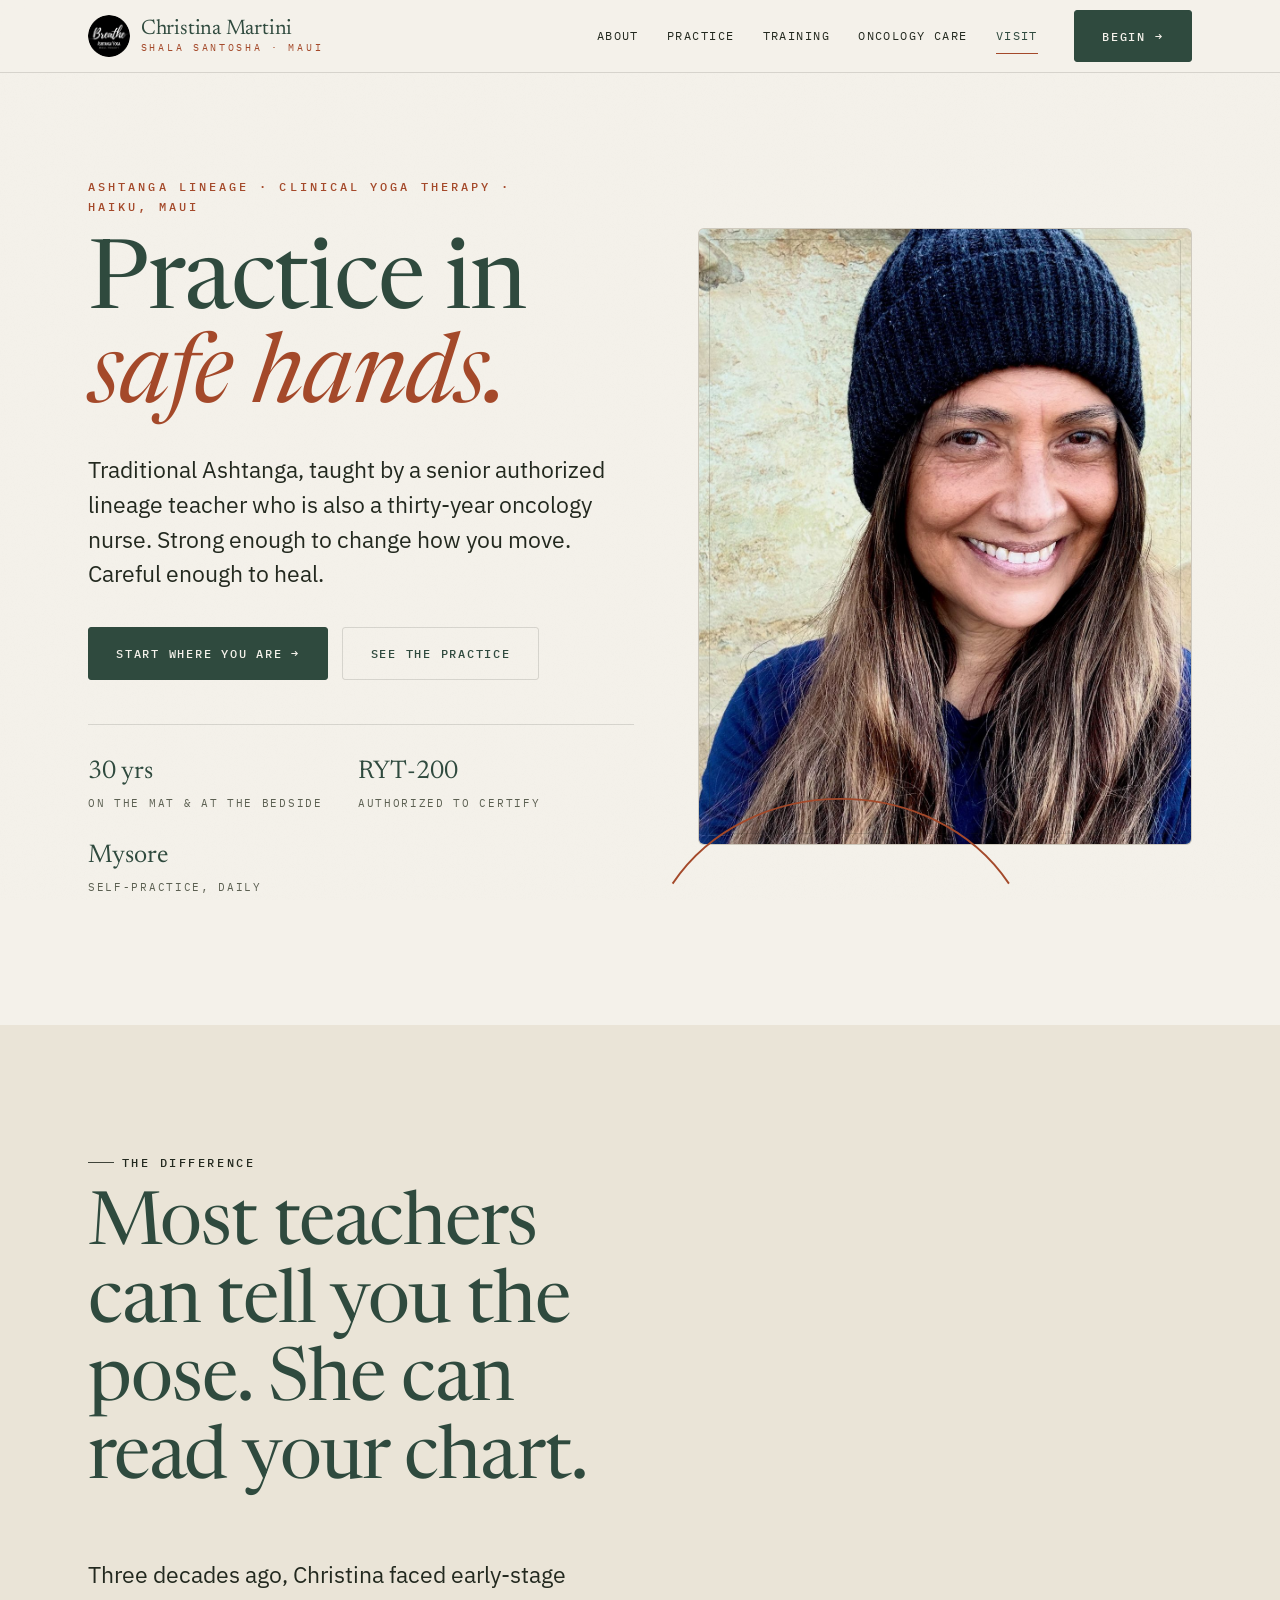
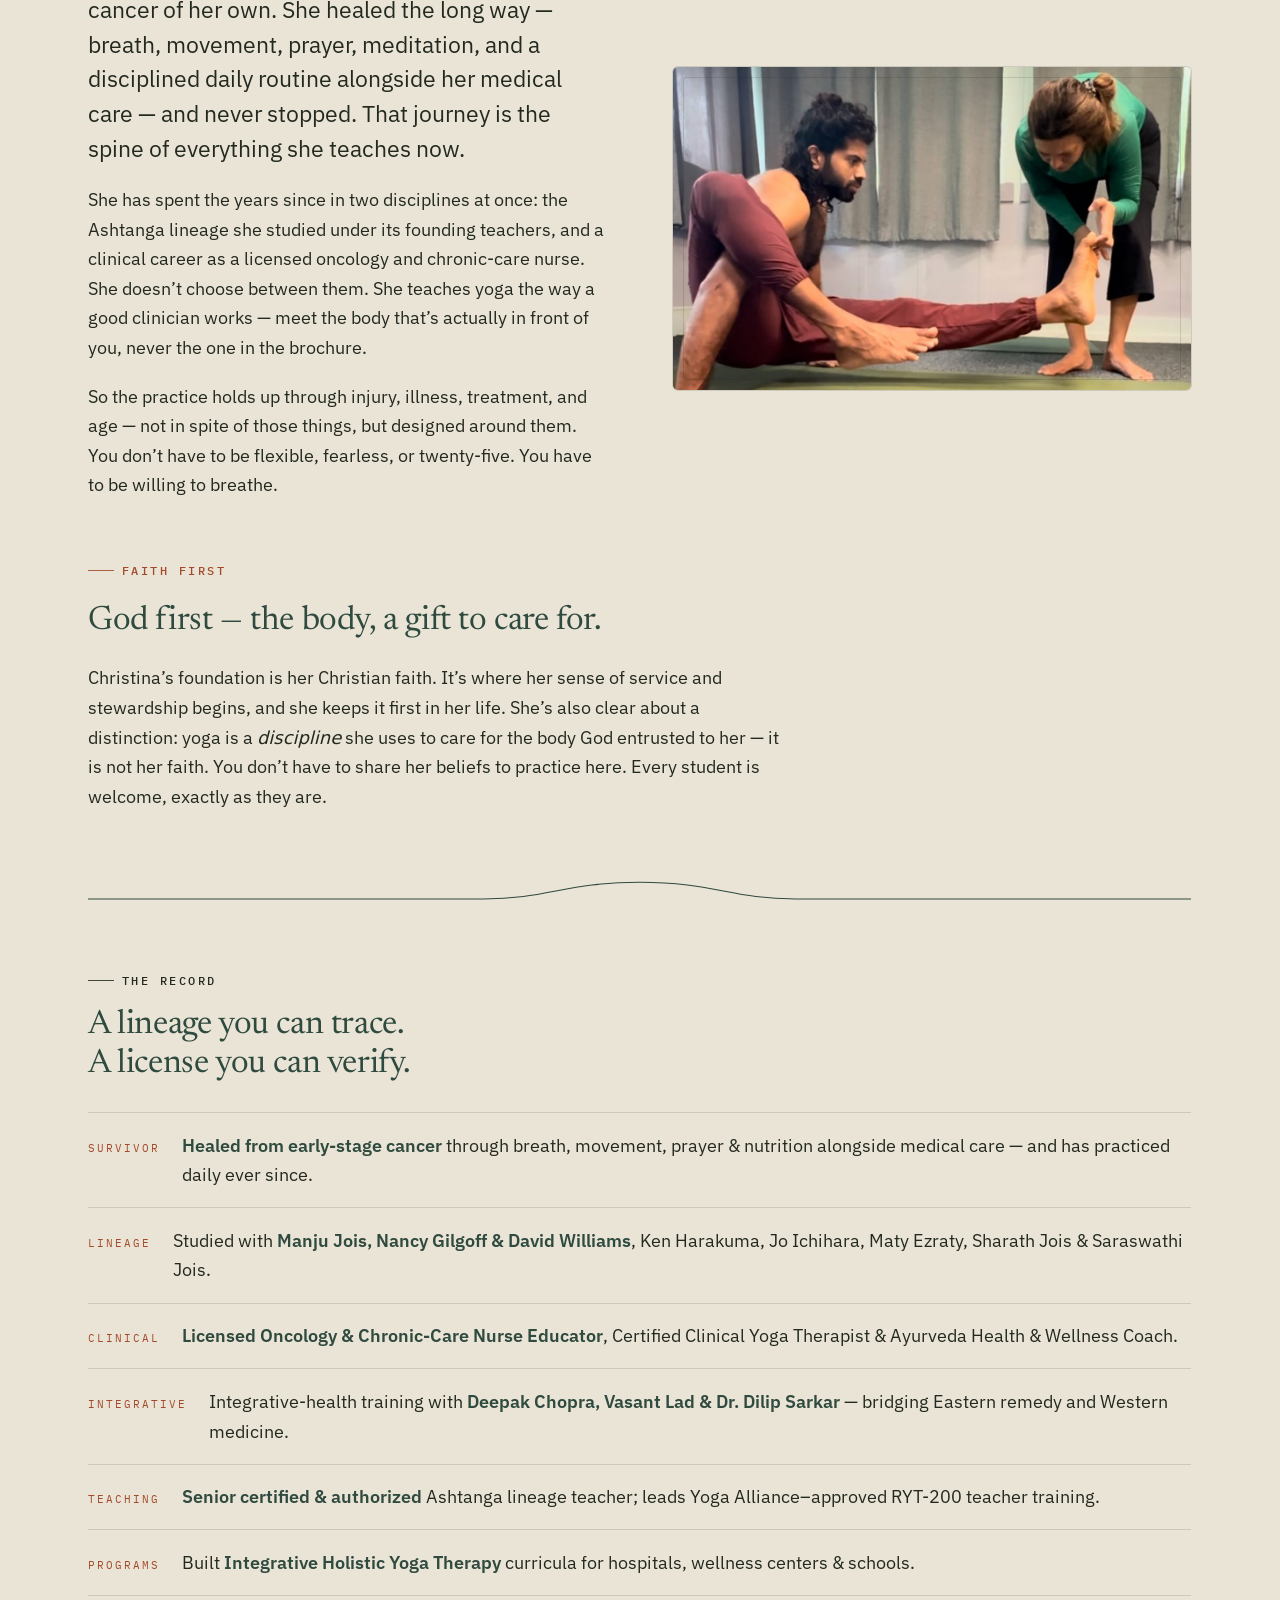
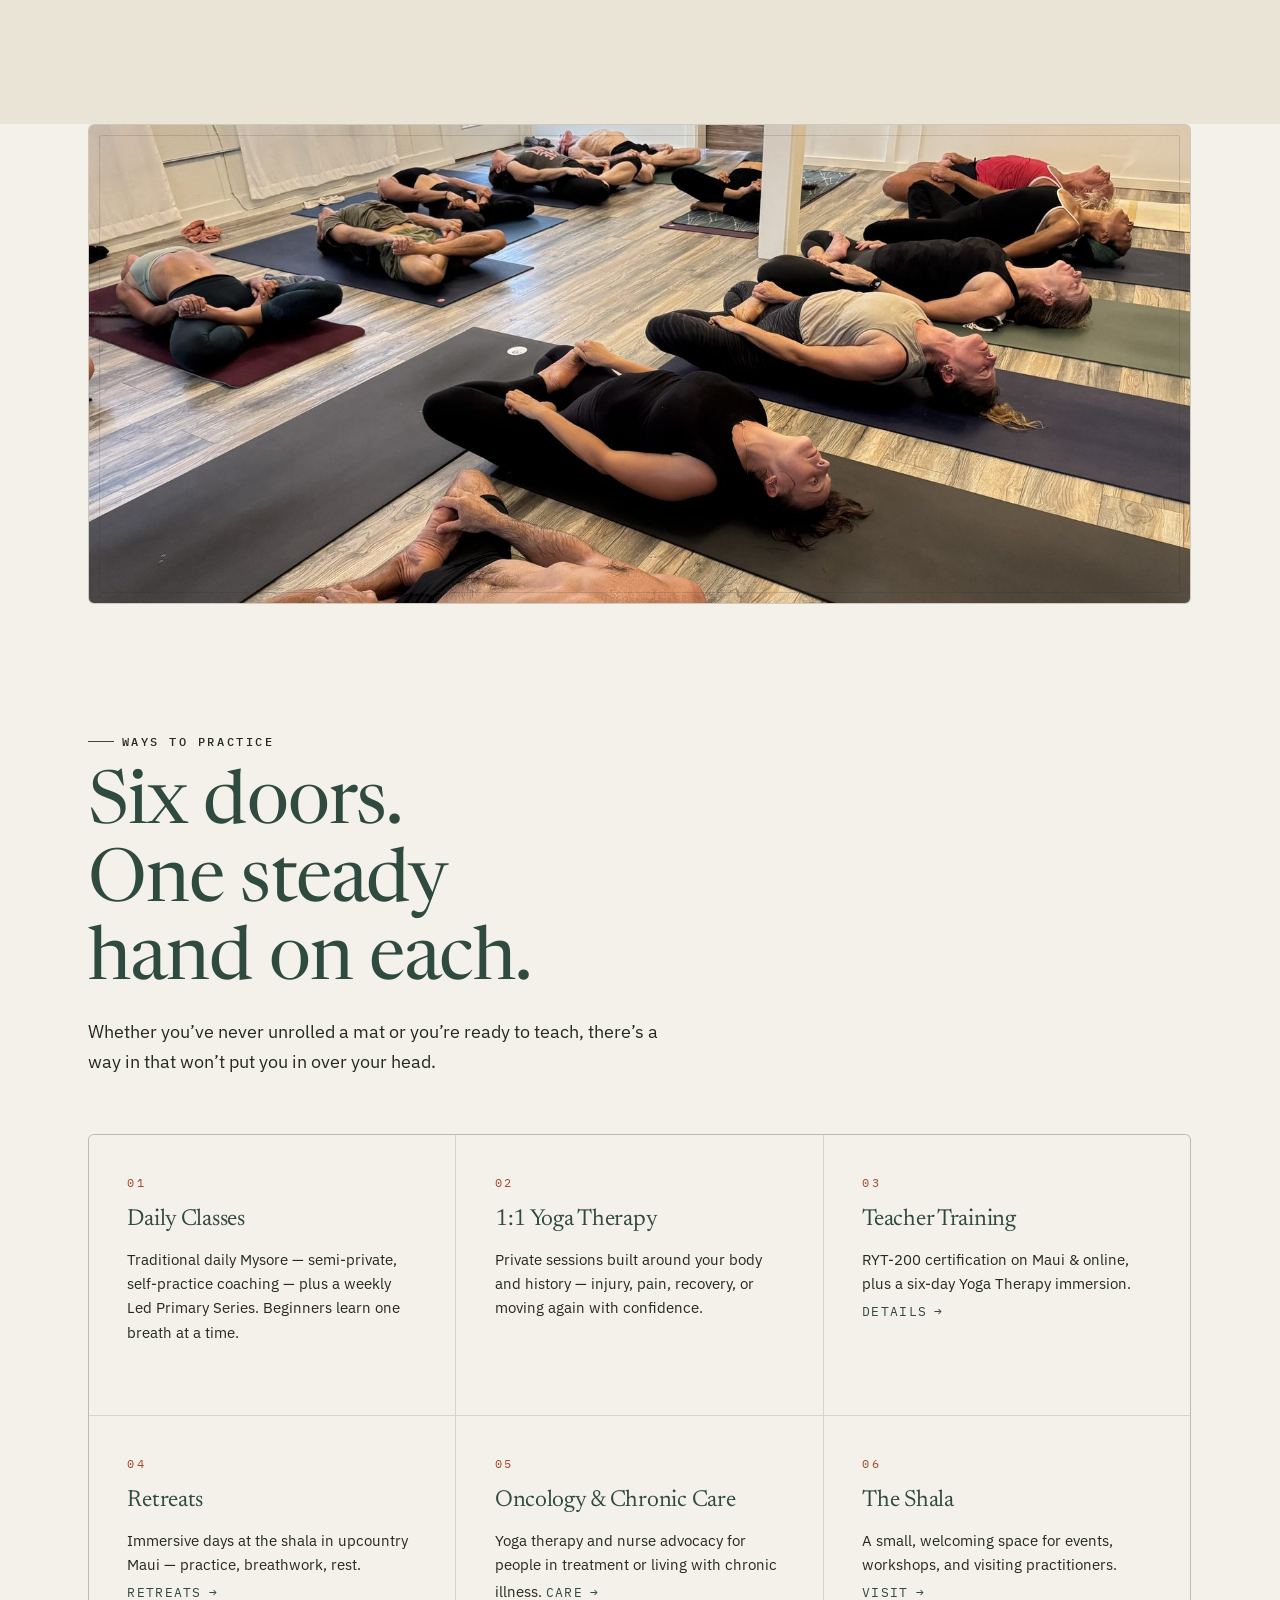
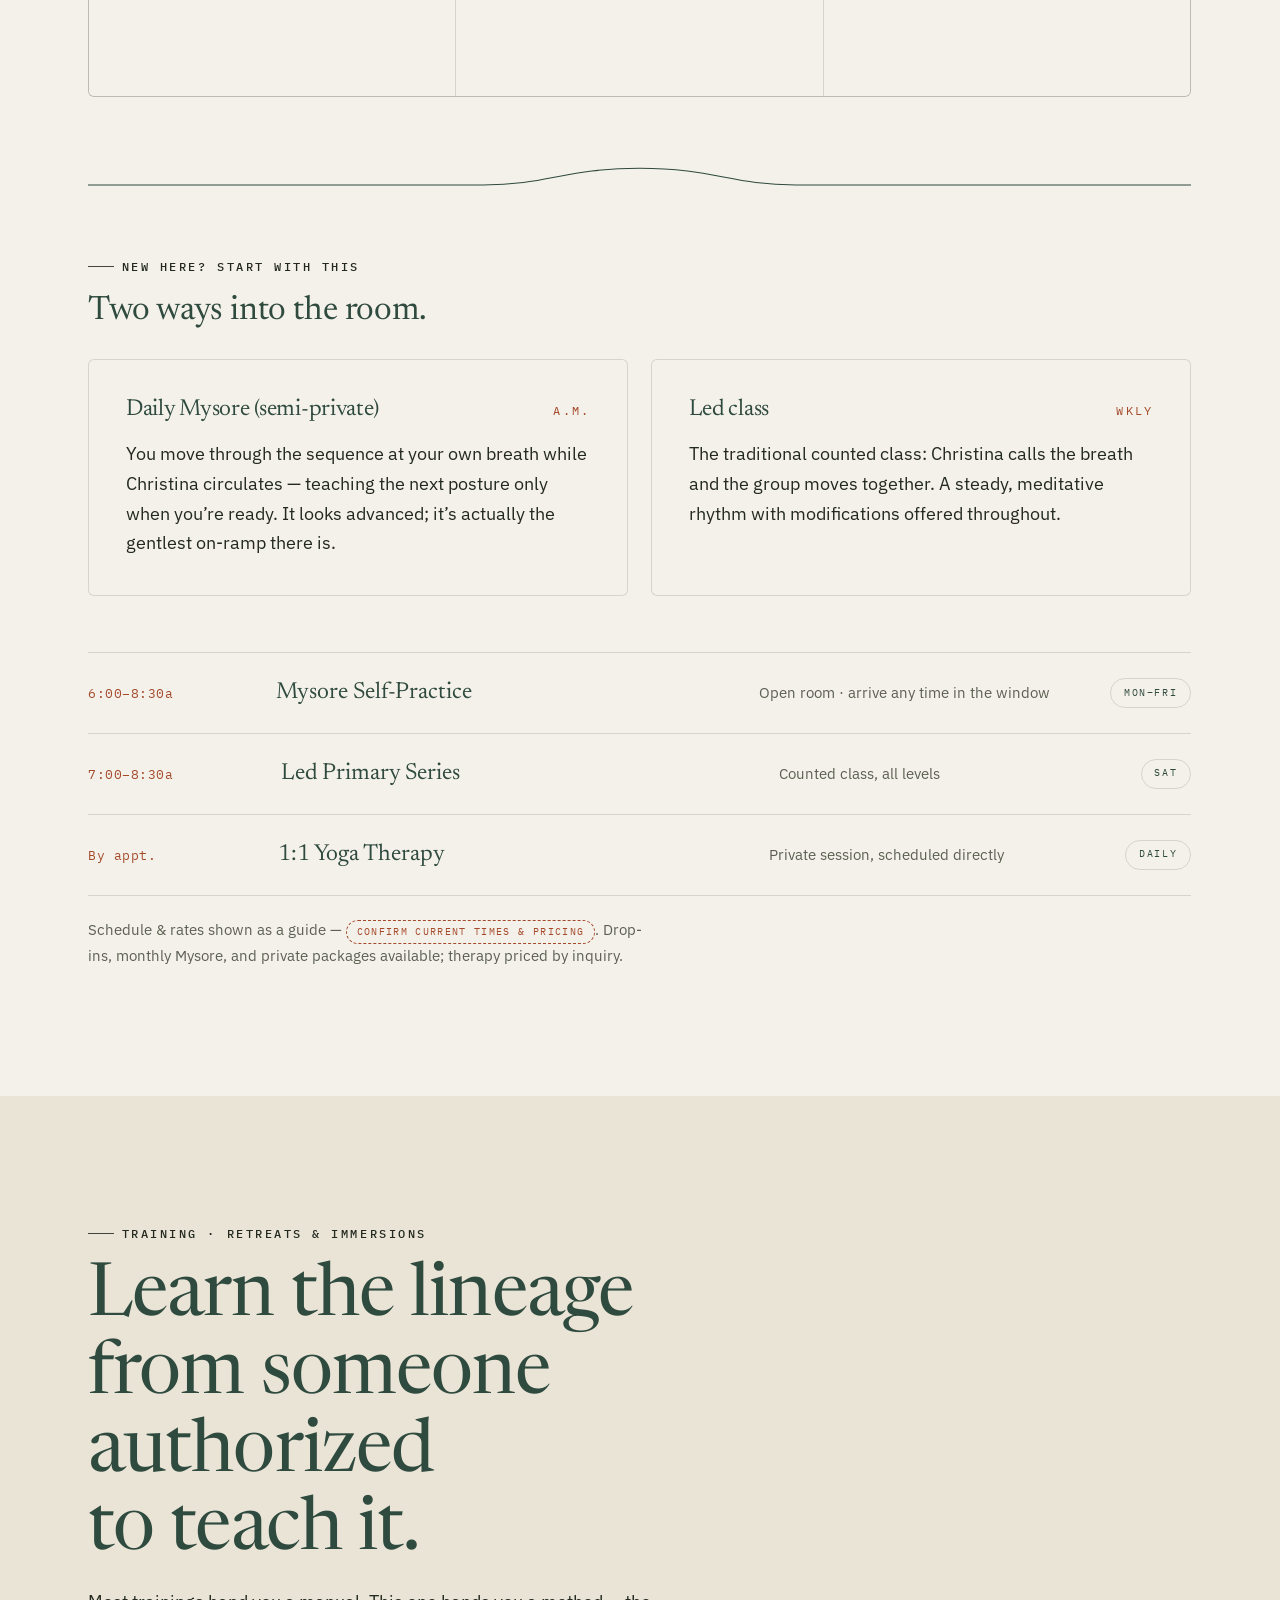
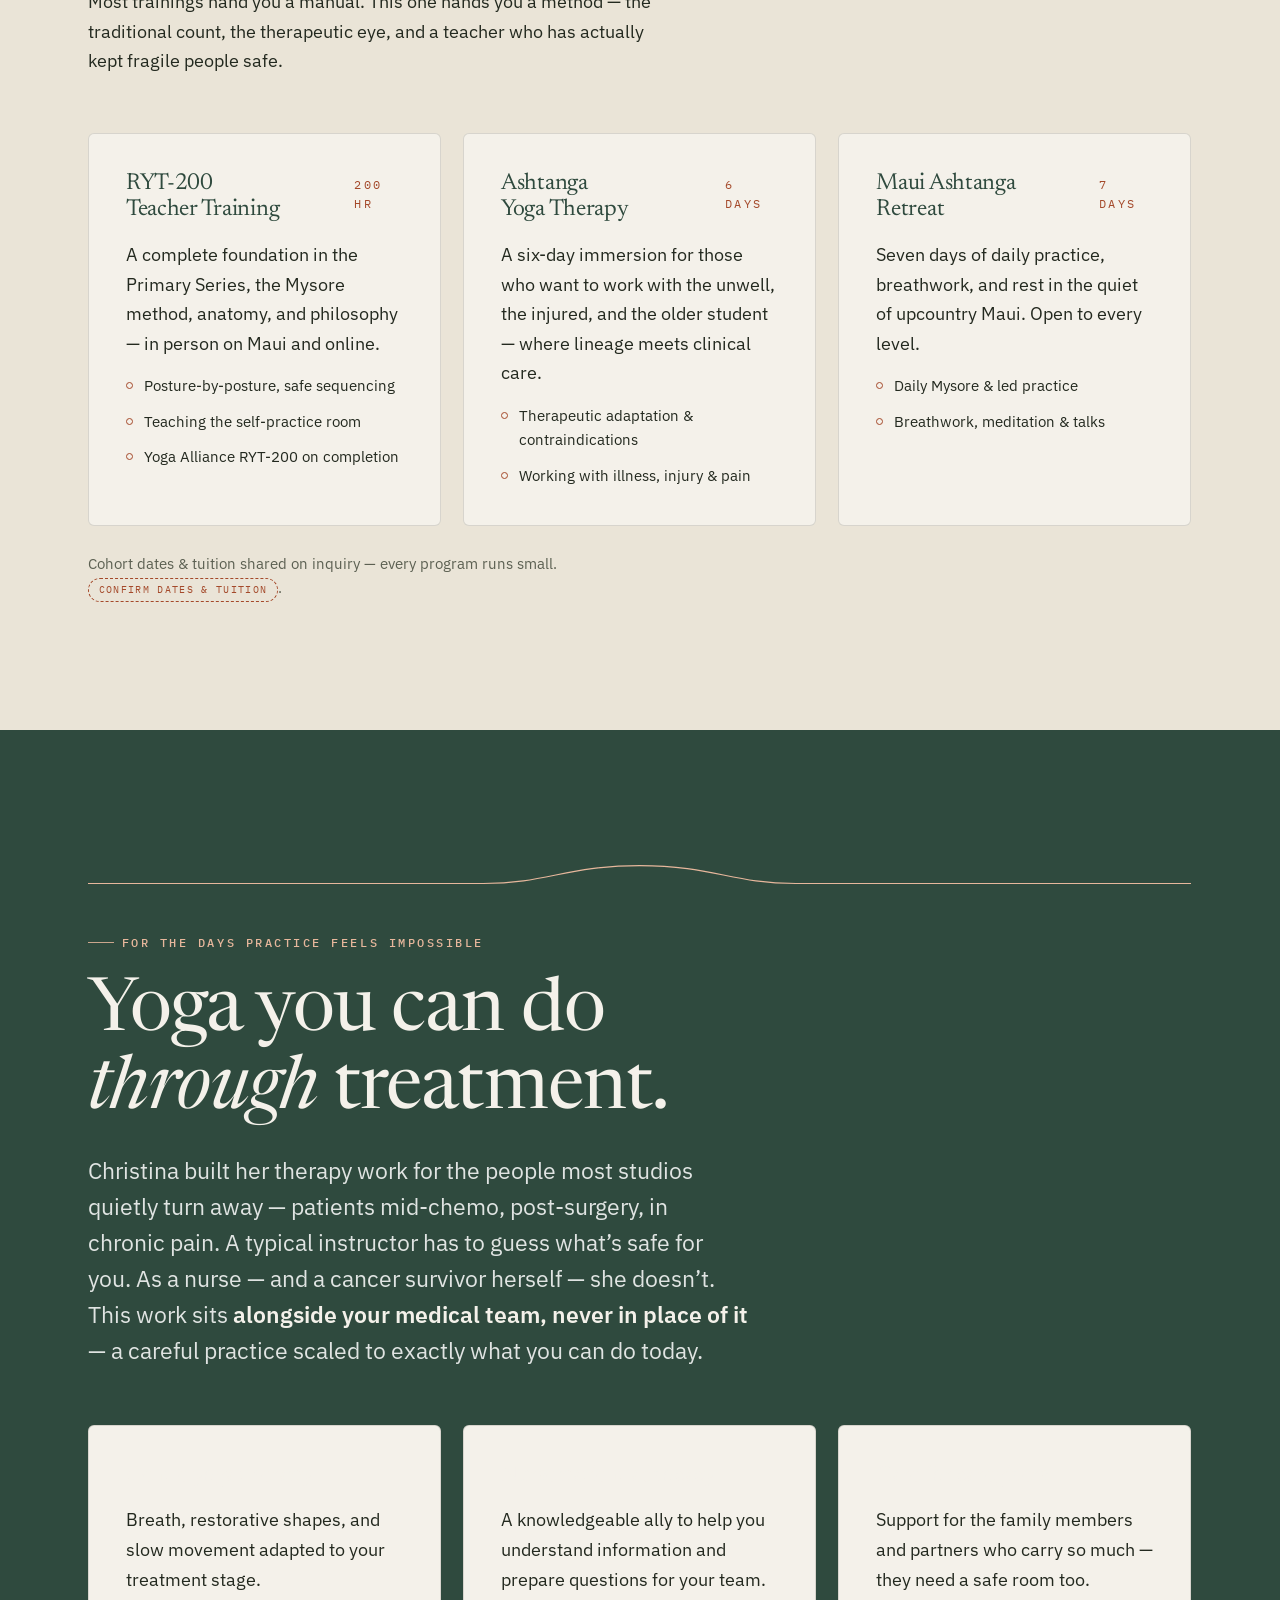
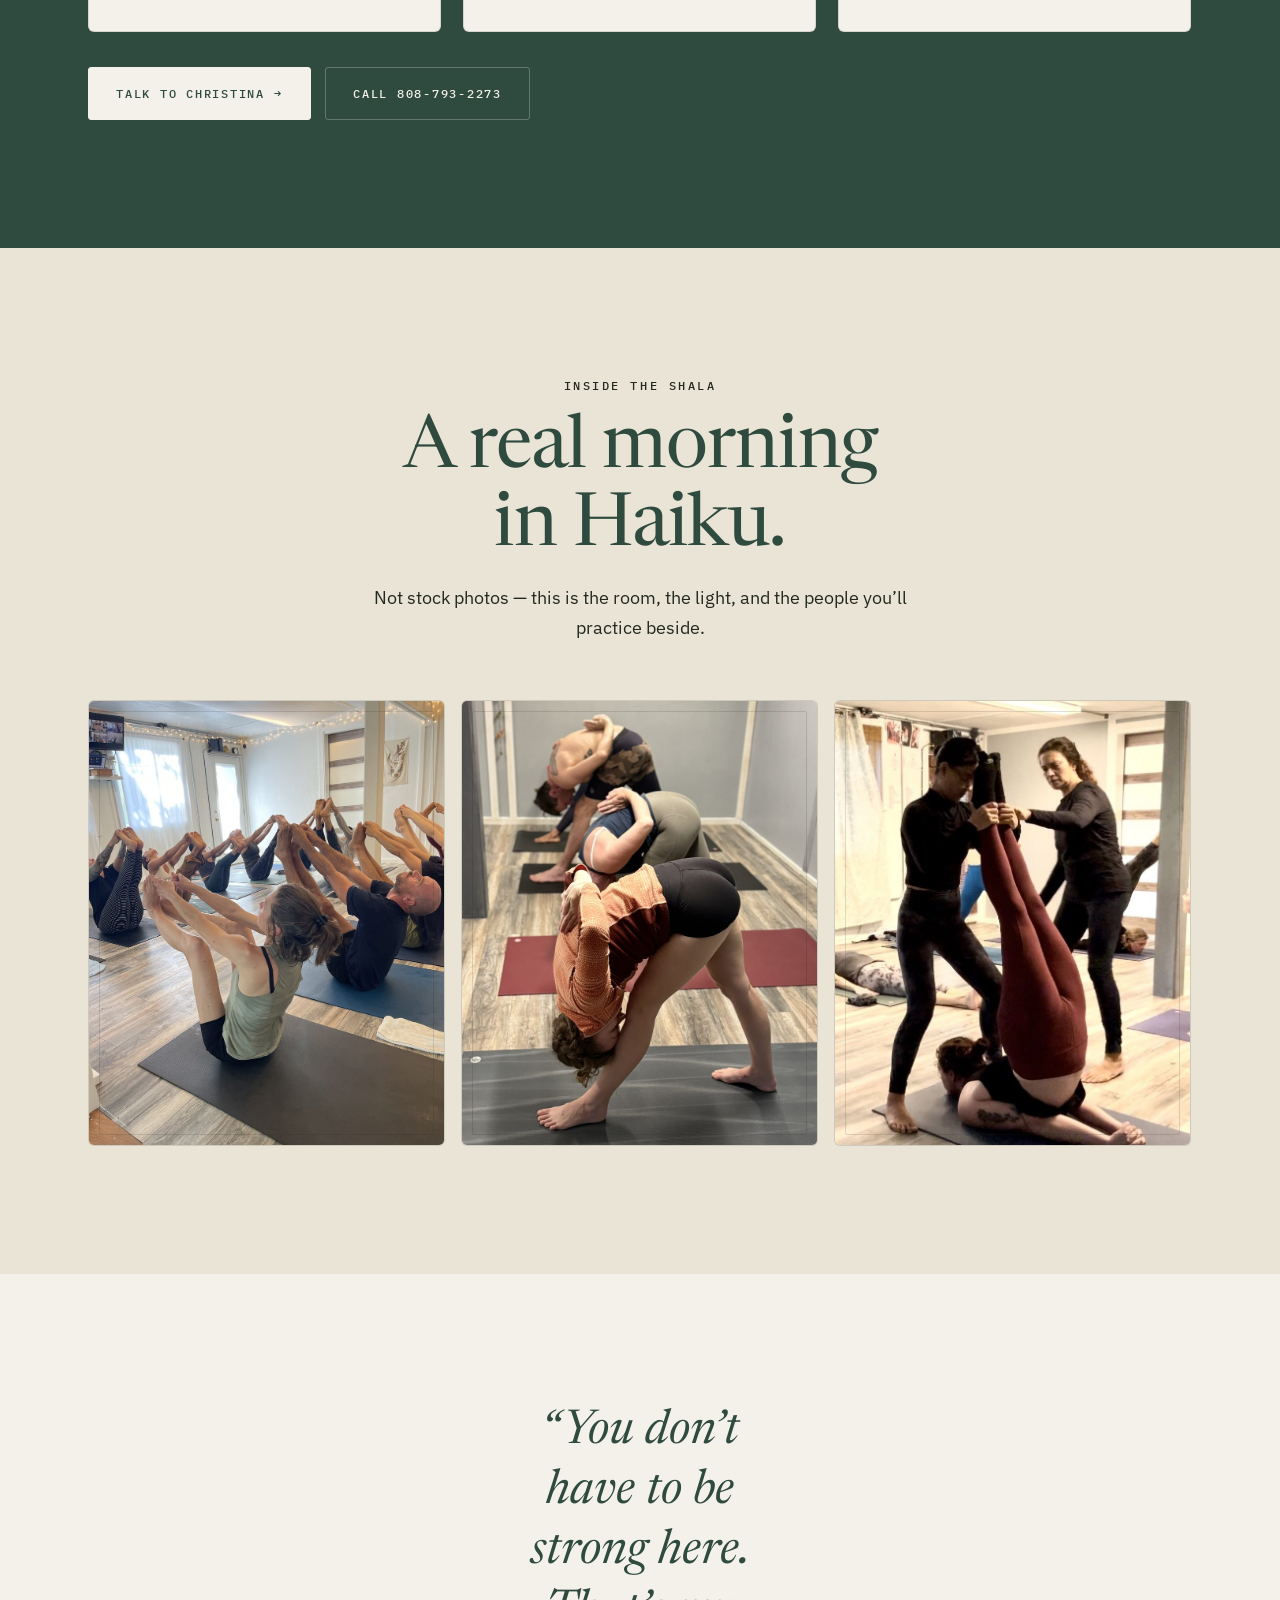
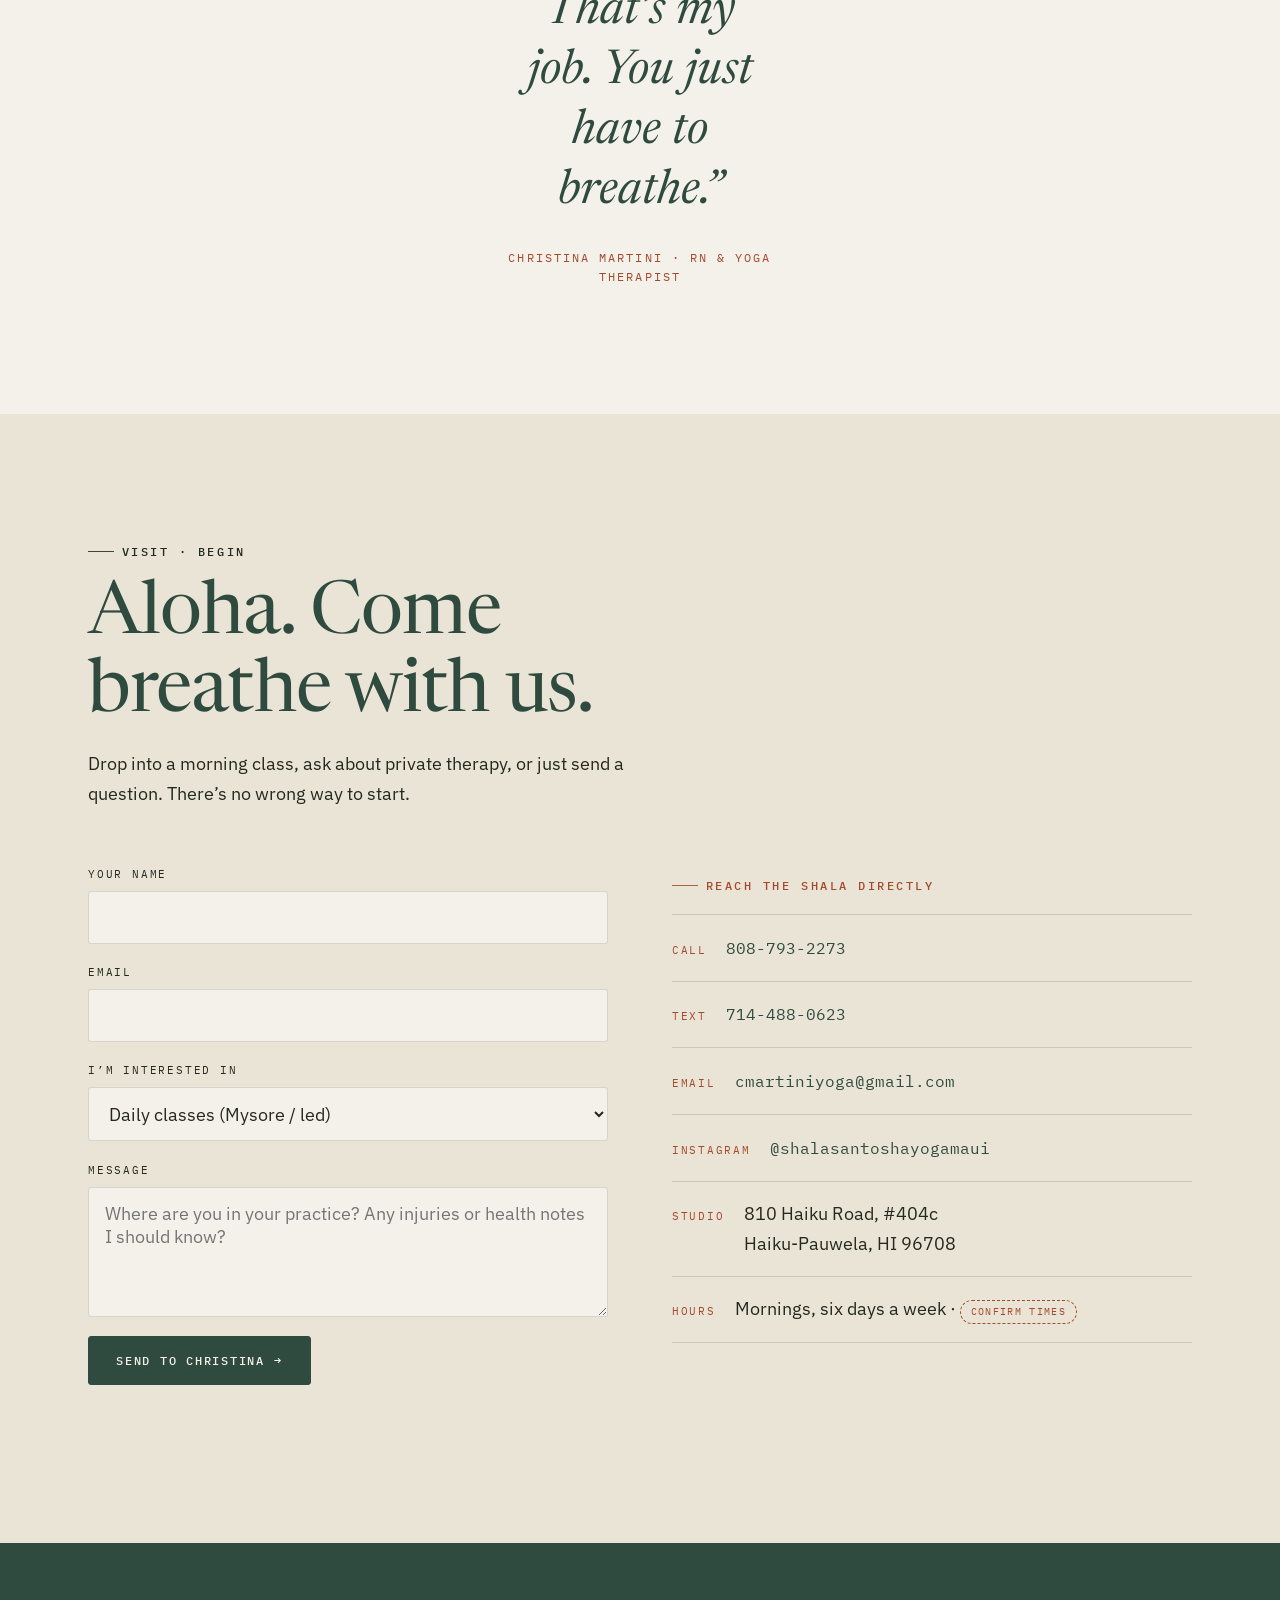
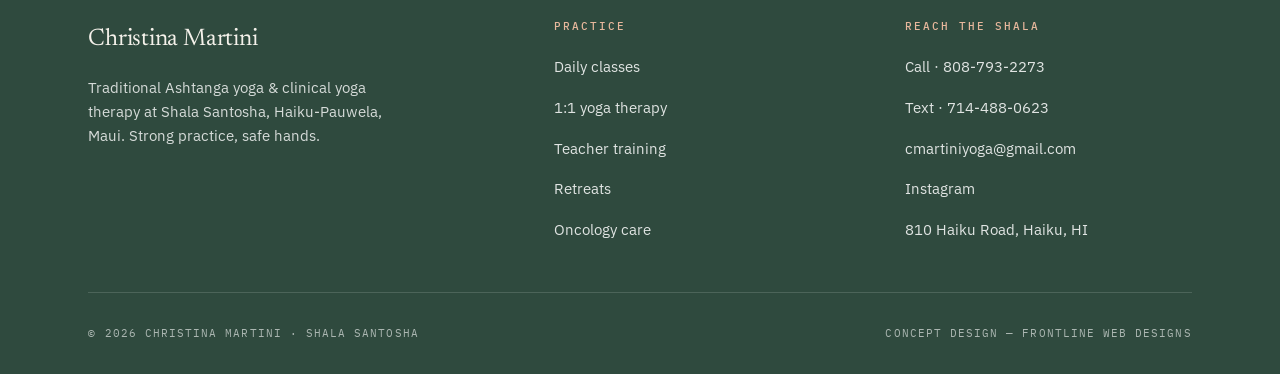
==== commit e7456775: "Add real photography, logo, bio, and $10K-checklist polish - Wire Christina's real photos (scraped f" ====
--- a/index.html
+++ b/index.html
@@ -27,9 +27,12 @@
   <!-- ============================== HEADER ============================== -->
   <header class="site-header">
     <div class="container nav">
-      <a class="brand" href="#top" aria-label="Christina Martini Yoga — top">
-        <span class="brand__name">Christina&nbsp;Martini</span>
-        <span class="brand__tag">Shala Santosha · Maui</span>
+      <a class="brand brand--logo" href="#top" aria-label="Christina Martini Yoga — top">
+        <img class="brand__mark" src="images/logo-breathe.png" alt="" width="42" height="42" />
+        <span class="brand__text">
+          <span class="brand__name">Christina&nbsp;Martini</span>
+          <span class="brand__tag">Shala Santosha · Maui</span>
+        </span>
       </a>
       <nav id="nav-menu" class="nav__menu" aria-label="Primary">
         <a class="nav__link" href="#about">About</a>
@@ -72,11 +75,7 @@
           <!-- PHOTO: Christina portrait — vertical 4:5 (~960×1200). Calm and present,
                soft Maui light, hands visible if possible. Replace .frame with <img alt="Christina Martini, founder of Shala Santosha, on Maui">. -->
           <div class="frame frame--portrait">
-            <div class="frame__note">
-              <svg width="30" height="30" viewBox="0 0 24 24" fill="none" stroke="currentColor" stroke-width="1.3" class="ic" aria-hidden="true"><rect x="3" y="6" width="18" height="14" rx="2"/><circle cx="12" cy="13" r="3.4"/><path d="M8 6l1.4-2h5.2L16 6"/></svg>
-              <span class="ttl">Portrait · Christina</span>
-              <span class="sub">Her real photo drops in here — vertical 4:5</span>
-            </div>
+            <img src="images/cm-portrait.jpg" alt="Christina Martini, founder and senior teacher of Shala Santosha, on Maui" width="1853" height="2316" loading="eager" />
           </div>
           <svg class="hero__arc" viewBox="0 0 300 120" fill="none" aria-hidden="true">
             <path d="M4 116 C 70 18 230 18 296 116" stroke="currentColor" stroke-width="1.6" />
@@ -95,43 +94,68 @@
         <div class="split">
           <div class="split__body reveal reveal--left">
             <p class="lead">
-              Christina has spent three decades in two disciplines at once — the
-              Ashtanga lineage of Manju Jois, and oncology and chronic-care nursing.
-              She doesn&rsquo;t choose between them. She teaches yoga the way a good
-              clinician works: meet the body that&rsquo;s actually in front of you,
-              never the one in the brochure.
+              Three decades ago, Christina faced early-stage cancer of her own. She
+              healed the long way — breath, movement, prayer, meditation, and a
+              disciplined daily routine alongside her medical care — and never stopped.
+              That journey is the spine of everything she teaches now.
             </p>
             <p>
-              That means a practice that holds up through injury, illness, pregnancy,
-              treatment, and age — not in spite of those things, but designed around
-              them. You don&rsquo;t have to be flexible, fearless, or twenty-five.
-              You have to be willing to breathe.
+              She has spent the years since in two disciplines at once: the Ashtanga
+              lineage she studied under its founding teachers, and a clinical career as
+              a licensed oncology and chronic-care nurse. She doesn&rsquo;t choose between
+              them. She teaches yoga the way a good clinician works — meet the body
+              that&rsquo;s actually in front of you, never the one in the brochure.
+            </p>
+            <p>
+              So the practice holds up through injury, illness, treatment, and age — not
+              in spite of those things, but designed around them. You don&rsquo;t have to
+              be flexible, fearless, or twenty-five. You have to be willing to breathe.
             </p>
           </div>
           <div class="split__media reveal reveal--right" style="--d:120ms">
             <!-- PHOTO: Christina assisting a student in the Mysore room — wide 16:10 (~1200×750).
                  Hands-on, attentive. Replace .frame with <img>. -->
             <div class="frame frame--wide">
-              <div class="frame__note">
-                <svg width="30" height="30" viewBox="0 0 24 24" fill="none" stroke="currentColor" stroke-width="1.3" class="ic" aria-hidden="true"><path d="M3 19c3-1 5-4 6-7M21 19c-3-1-5-4-6-7M12 4c0 4-1 7-3 10M12 4c0 4 1 7 3 10"/></svg>
-                <span class="ttl">Hands-on assist · Mysore room</span>
-                <span class="sub">Wide 16:10 of Christina teaching</span>
-              </div>
+              <img src="images/cm-assist.jpg" alt="Christina giving a careful hands-on adjustment to a student at the shala" width="1179" height="737" loading="lazy" />
             </div>
           </div>
         </div>
 
+        <div class="callout reveal" style="margin-top:clamp(2.6rem,5vw,3.8rem);max-width:64ch">
+          <p class="label">Faith first</p>
+          <h3>God first &mdash; the body, a gift to care for.</h3>
+          <p>
+            Christina&rsquo;s foundation is her Christian faith. It&rsquo;s where her
+            sense of service and stewardship begins, and she keeps it first in her life.
+            She&rsquo;s also clear about a distinction: yoga is a <em>discipline</em> she
+            uses to care for the body God entrusted to her &mdash; it is not her faith.
+            You don&rsquo;t have to share her beliefs to practice here. Every student is
+            welcome, exactly as they are.
+          </p>
+        </div>
+
         <svg class="breath breath-divider breath--draw reveal" viewBox="0 0 1200 40" preserveAspectRatio="none" aria-hidden="true" style="height:32px"><path pathLength="1" d="M0,30 H430 C500,30 520,9 600,9 S700,30 770,30 H1200" /></svg>
 
         <div class="head reveal" style="margin-bottom:1.8rem">
-          <p class="label">Why her</p>
+          <p class="label">The record</p>
           <h3>A lineage you can trace. A license you can verify.</h3>
         </div>
         <div class="creds reveal">
-          <div class="cred"><span class="cred__k">Lineage</span><span class="cred__v"><strong>Direct student of Manju Jois;</strong> trained under Nancy Gilgoff &amp; David Williams — first-generation Ashtanga teachers.</span></div>
-          <div class="cred"><span class="cred__k">Authorized</span><span class="cred__v"><strong>Senior certified &amp; authorized</strong> lineage teacher, qualified to deliver RYT-200 certification.</span></div>
-          <div class="cred"><span class="cred__k">Clinical</span><span class="cred__v"><strong>Oncology &amp; chronic-care nurse</strong> and holistic yoga therapist — 30+ years across Eastern and Western practice.</span></div>
-          <div class="cred"><span class="cred__k">Approach</span><span class="cred__v">Faith-rooted and inclusive. <strong>Every body welcome</strong>, no belief required.</span></div>
+          <div class="cred"><span class="cred__k">Survivor</span><span class="cred__v"><strong>Healed from early-stage cancer</strong> through breath, movement, prayer &amp; nutrition alongside medical care — and has practiced daily ever since.</span></div>
+          <div class="cred"><span class="cred__k">Lineage</span><span class="cred__v">Studied with <strong>Manju Jois, Nancy Gilgoff &amp; David Williams</strong>, Ken Harakuma, Jo Ichihara, Maty Ezraty, Sharath Jois &amp; Saraswathi Jois.</span></div>
+          <div class="cred"><span class="cred__k">Clinical</span><span class="cred__v"><strong>Licensed Oncology &amp; Chronic-Care Nurse Educator</strong>, Certified Clinical Yoga Therapist &amp; Ayurveda Health &amp; Wellness Coach.</span></div>
+          <div class="cred"><span class="cred__k">Integrative</span><span class="cred__v">Integrative-health training with <strong>Deepak Chopra, Vasant Lad &amp; Dr. Dilip Sarkar</strong> — bridging Eastern remedy and Western medicine.</span></div>
+          <div class="cred"><span class="cred__k">Teaching</span><span class="cred__v"><strong>Senior certified &amp; authorized</strong> Ashtanga lineage teacher; leads Yoga Alliance&ndash;approved RYT-200 teacher training.</span></div>
+          <div class="cred"><span class="cred__k">Programs</span><span class="cred__v">Built <strong>Integrative Holistic Yoga Therapy</strong> curricula for hospitals, wellness centers &amp; schools.</span></div>
+        </div>
+      </div>
+    </section>
+
+    <!-- ============================== SHALA WIDE BAND ============================== -->
+    <section class="section" style="padding-block:0">
+      <div class="container">
+        <div class="frame reveal" style="aspect-ratio:2.3/1;border-radius:var(--radius-lg)">
+          <img src="images/shala-wide.jpg" alt="A led Ashtanga class resting between postures at Shala Santosha on Maui" width="1600" height="696" loading="lazy" />
         </div>
       </div>
     </section>
@@ -141,12 +165,12 @@
       <div class="container">
         <div class="head reveal">
           <p class="label">Ways to practice</p>
-          <h2>Five doors. One steady hand on each.</h2>
+          <h2>Six doors. One steady hand on each.</h2>
           <p>Whether you&rsquo;ve never unrolled a mat or you&rsquo;re ready to teach, there&rsquo;s a way in that won&rsquo;t put you in over your head.</p>
         </div>
 
         <div class="offerings reveal">
-          <article class="offering"><span class="offering__no">01</span><h3>Daily Classes</h3><p>Mysore self-practice and led Ashtanga, six mornings a week. Beginners learn one breath at a time.</p></article>
+          <article class="offering"><span class="offering__no">01</span><h3>Daily Classes</h3><p>Traditional daily Mysore — semi-private, self-practice coaching — plus a weekly Led Primary Series. Beginners learn one breath at a time.</p></article>
           <article class="offering"><span class="offering__no">02</span><h3>1:1 Yoga Therapy</h3><p>Private sessions built around your body and history — injury, pain, recovery, or moving again with confidence.</p></article>
           <article class="offering"><span class="offering__no">03</span><h3>Teacher Training</h3><p>RYT-200 certification on Maui &amp; online, plus a six-day Yoga Therapy immersion. <a class="tlink" href="#training">Details <span class="arrow" aria-hidden="true">&rarr;</span></a></p></article>
           <article class="offering"><span class="offering__no">04</span><h3>Retreats</h3><p>Immersive days at the shala in upcountry Maui — practice, breathwork, rest. <a class="tlink" href="#training">Retreats <span class="arrow" aria-hidden="true">&rarr;</span></a></p></article>
@@ -162,7 +186,7 @@
         </div>
         <div class="cards reveal" style="margin-bottom:clamp(2.5rem,5vw,3.5rem)">
           <article class="card">
-            <div class="card__top"><h3>Mysore self-practice</h3><span class="offering__no">A.M.</span></div>
+            <div class="card__top"><h3>Daily Mysore <span style="white-space:nowrap">(semi-private)</span></h3><span class="offering__no">A.M.</span></div>
             <p style="color:var(--ink)">You move through the sequence at your own breath while Christina circulates — teaching the next posture only when you&rsquo;re ready. It looks advanced; it&rsquo;s actually the gentlest on-ramp there is.</p>
           </article>
           <article class="card">
@@ -238,7 +262,8 @@
           <p style="color:#ffffffd9; font-size:var(--step-1); line-height:1.55; max-width:56ch;">
             Christina built her therapy work for the people most studios quietly turn
             away — patients mid-chemo, post-surgery, in chronic pain. A typical instructor
-            has to guess what&rsquo;s safe for you. As a nurse, she doesn&rsquo;t. This work
+            has to guess what&rsquo;s safe for you. As a nurse — and a cancer survivor
+            herself — she doesn&rsquo;t. This work
             sits <strong style="color:var(--bg)">alongside your medical team, never in place of it</strong> —
             a careful practice scaled to exactly what you can do today.
           </p>
@@ -252,6 +277,22 @@
         <div class="hero__actions reveal" style="margin-top:2.2rem">
           <a class="btn btn--bone" href="#visit">Talk to Christina <span class="arrow" aria-hidden="true">&rarr;</span></a>
           <a class="btn btn--ghost" href="tel:+18087932273" style="--_fg:var(--bg);border-color:#ffffff40">Call 808-793-2273</a>
+        </div>
+      </div>
+    </section>
+
+    <!-- ============================== INSIDE THE SHALA (real photos) ============================== -->
+    <section class="section section--surface">
+      <div class="container">
+        <div class="head head--center center reveal">
+          <p class="label is-plain" style="justify-content:center">Inside the shala</p>
+          <h2>A real morning in Haiku.</h2>
+          <p>Not stock photos &mdash; this is the room, the light, and the people you&rsquo;ll practice beside.</p>
+        </div>
+        <div class="gallery reveal">
+          <div class="frame frame--portrait"><img src="images/sh-1.jpg" alt="Students holding boat pose together in a led class at Shala Santosha" width="900" height="1125" loading="lazy" /></div>
+          <div class="frame frame--portrait"><img src="images/sh-2.jpg" alt="A student moving through a deep standing twist during practice" width="900" height="1125" loading="lazy" /></div>
+          <div class="frame frame--portrait"><img src="images/sh-3.jpg" alt="Christina supporting a student through an inversion" width="721" height="901" loading="lazy" /></div>
         </div>
       </div>
     </section>
--- a/styles.css
+++ b/styles.css
@@ -750,6 +750,18 @@
   .breath--draw path { stroke-dashoffset: 0; transition: none; }
 }
 
+/* ---------------------------------------------------------- brand mark + gallery */
+.brand--logo { flex-direction: row; align-items: center; gap: 0.65rem; }
+.brand__mark { width: 42px; height: 42px; border-radius: 50%; flex-shrink: 0; display: block; }
+.brand__text { display: inline-flex; flex-direction: column; gap: 3px; line-height: 1; }
+
+.gallery {
+  display: grid;
+  grid-template-columns: repeat(auto-fit, minmax(240px, 1fr));
+  gap: 1rem;
+}
+.gallery .frame { aspect-ratio: 4 / 5; }
+
 /* ---------------------------------------------------------- responsive */
 @media (max-width: 920px) {
   .hero__grid { grid-template-columns: 1fr; gap: 2.6rem; }
@@ -758,6 +770,9 @@
   .split--reverse .split__media { order: 0; }
   .footer-grid { grid-template-columns: 1fr 1fr; }
   .contact-grid { grid-template-columns: 1fr; }
+  /* horizontal entrances would push wide stacked blocks past the viewport — fall back to vertical */
+  .reveal.reveal--left, .reveal.reveal--right { transform: translateY(22px); }
+  .reveal.reveal--left.is-visible, .reveal.reveal--right.is-visible { transform: none; }
 }
 
 @media (max-width: 760px) {
